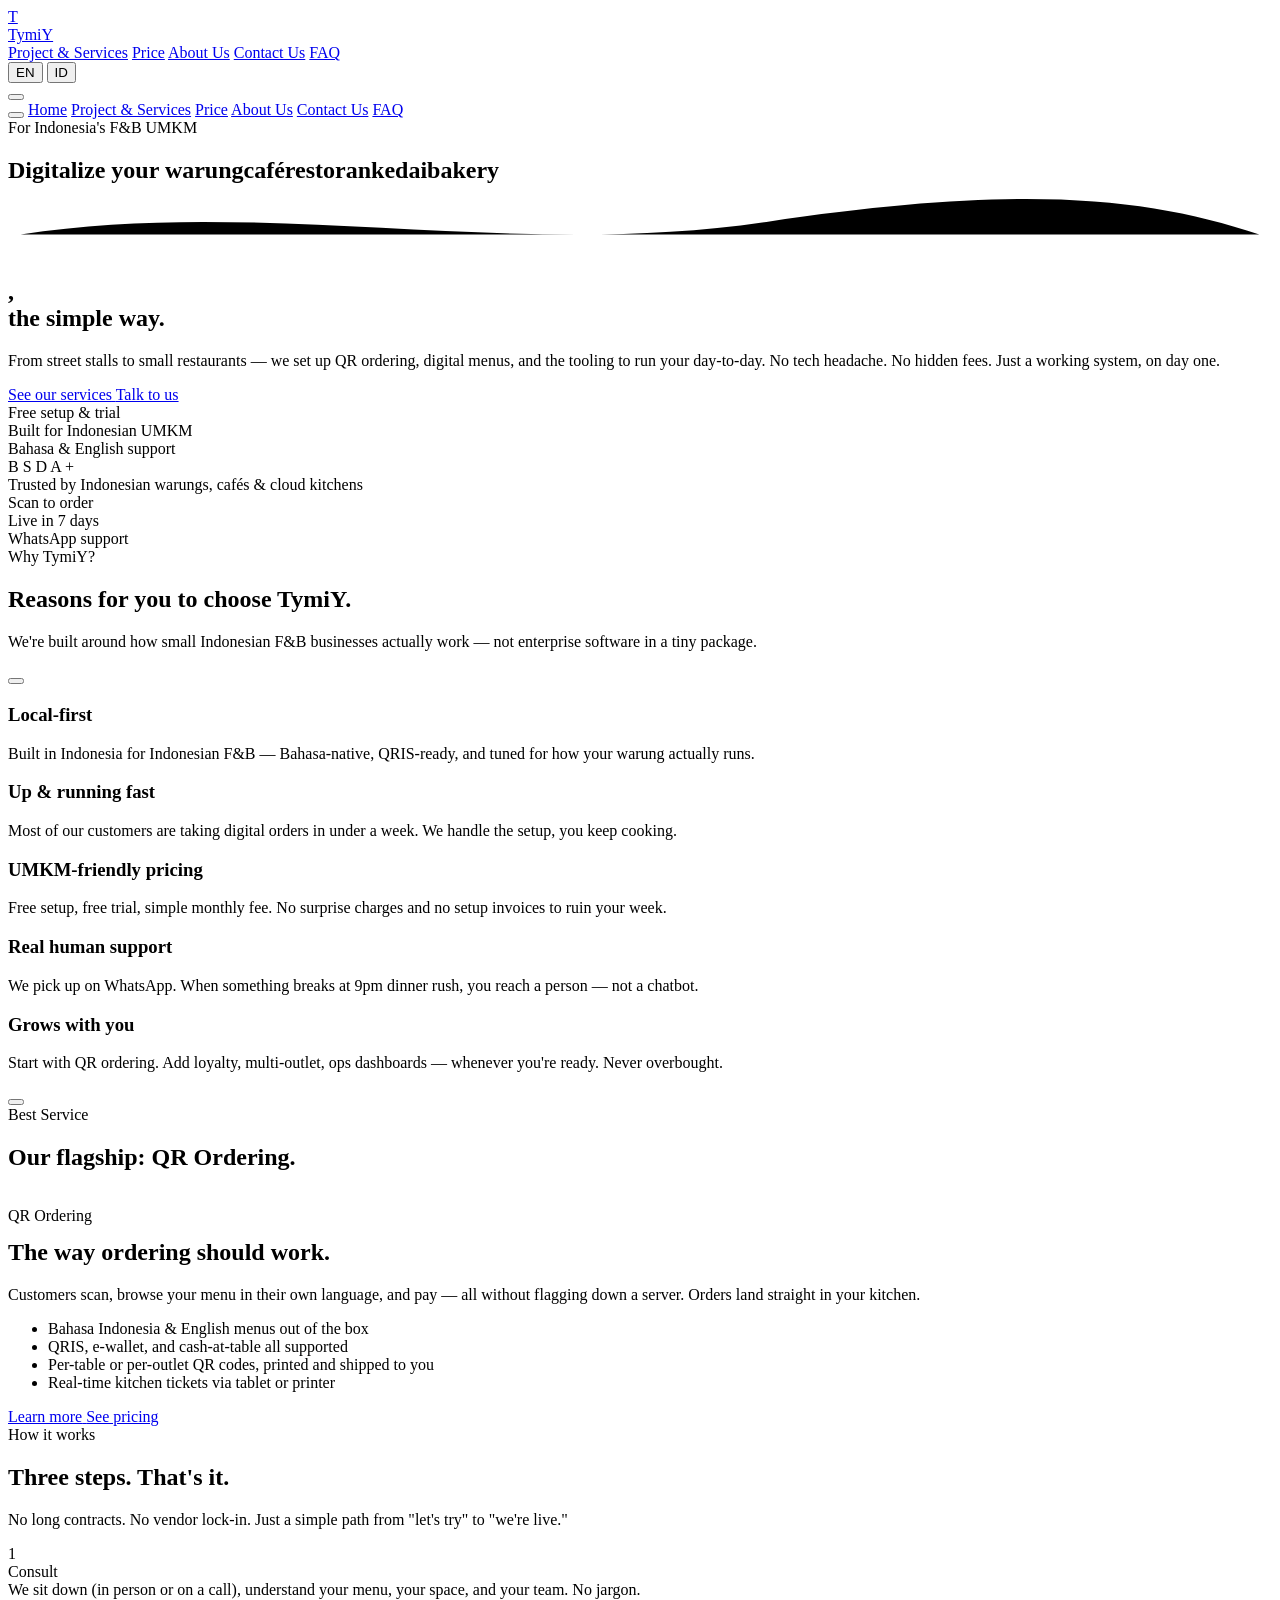
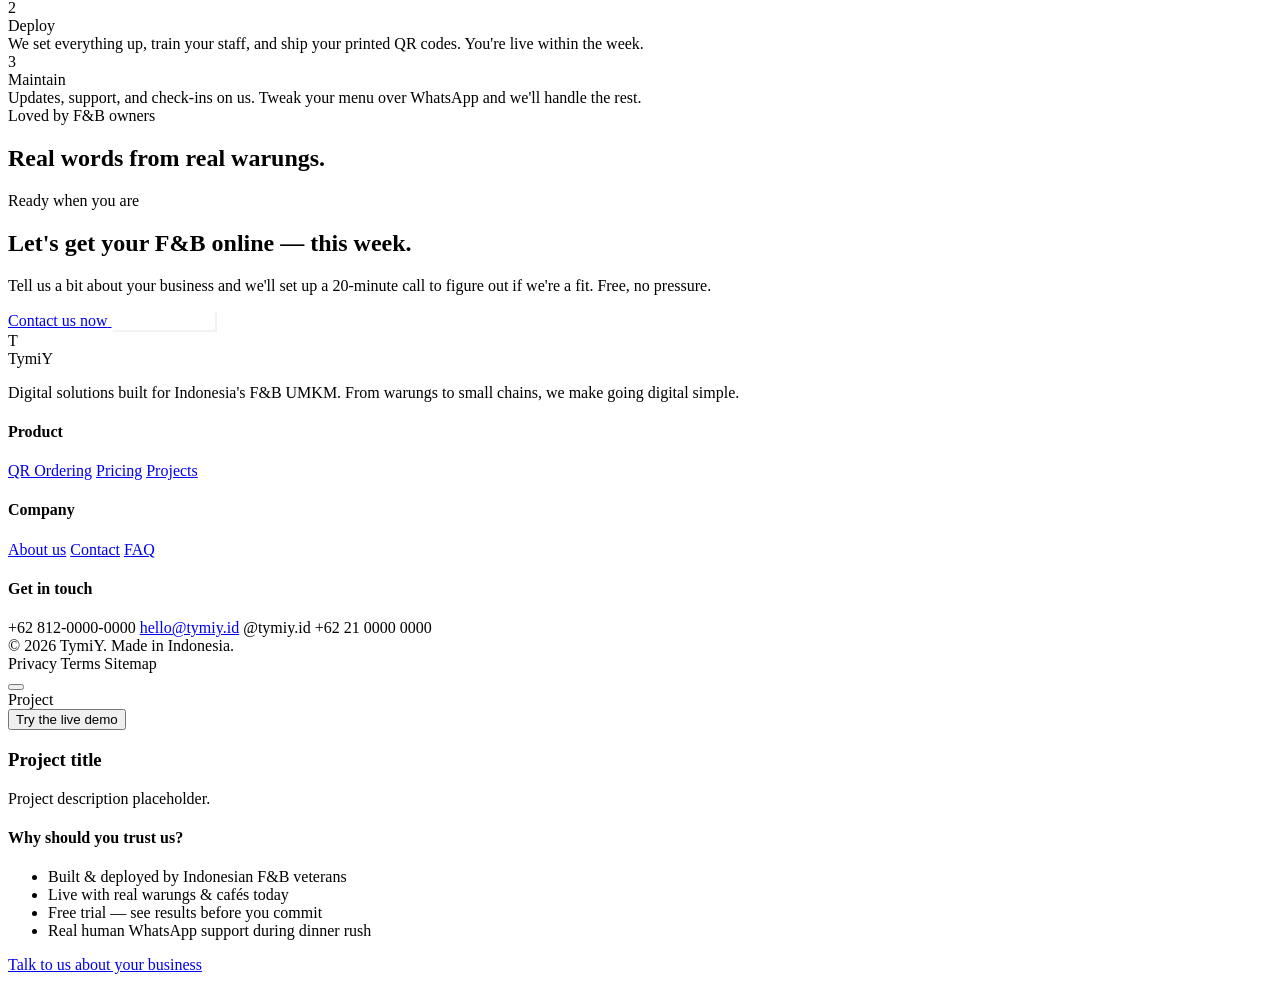
==== mainweb/index.html @ d9ce93b6 "Rename index.html to mainweb/index.html" ====
<!doctype html>
<html lang="en">
<head>
<meta charset="utf-8" />
<meta name="viewport" content="width=device-width,initial-scale=1" />
<title>TymiY — Digital solutions for Indonesia's F&B</title>
<meta name="description" content="TymiY helps Indonesian F&B UMKM go digital with QR ordering, online menus and operations tools — built for warungs, cafés, and small restaurants." />
<link rel="preconnect" href="https://fonts.googleapis.com">
<link rel="preconnect" href="https://fonts.gstatic.com" crossorigin>
<link href="https://fonts.googleapis.com/css2?family=Sora:wght@400;500;600;700;800&display=swap" rel="stylesheet">
<link rel="stylesheet" href="styles.css" />
<link rel="preload" href="illustrations.js" as="script">
<link rel="preload" href="main.js" as="script">
</head>
<body>

<!-- Scroll progress -->
<div class="scroll-progress" id="scrollProgress"></div>

<!-- Hero cursor glow -->
<div class="cursor-glow" id="cursorGlow"></div>

<!-- ============================================================
     TOP NAV (sticky, shared across pages)
     ============================================================ -->
<nav class="nav" id="nav">
  <a class="logo" href="index.html">
    <div class="mark">T</div>
    <span>TymiY</span>
  </a>
  <div class="links">
    <a class="navlink" href="services.html" data-i18n="nav.services">Project &amp; Services</a>
    <a class="navlink" href="services.html#pricing" data-i18n="nav.price">Price</a>
    <a class="navlink" href="about.html" data-i18n="nav.about">About Us</a>
    <a class="navlink" href="about.html#contact" data-i18n="nav.contact">Contact Us</a>
    <a class="navlink" href="about.html#faq" data-i18n="nav.faq">FAQ</a>
  </div>
  <div class="lang" role="group" aria-label="Language">
    <button class="on" data-lang="EN">EN</button>
    <button data-lang="ID">ID</button>
  </div>
  <button class="burger" id="burgerBtn" aria-label="Menu" data-ico="burger"></button>
</nav>

<!-- mobile drawer -->
<div class="mob-drawer" id="mobDrawer">
  <div class="panel">
    <button class="close" id="drawerClose" data-ico="close"></button>
    <a class="item" href="index.html" data-i18n="nav.home">Home</a>
    <a class="item" href="services.html" data-i18n="nav.services">Project &amp; Services</a>
    <a class="item" href="services.html#pricing" data-i18n="nav.price">Price</a>
    <a class="item" href="about.html" data-i18n="nav.about">About Us</a>
    <a class="item" href="about.html#contact" data-i18n="nav.contact">Contact Us</a>
    <a class="item" href="about.html#faq" data-i18n="nav.faq">FAQ</a>
  </div>
</div>

<!-- ============================================================
     PAGE 1 — LANDING
     ============================================================ -->
<main class="page active" data-page="landing">

  <!-- Hero -->
  <section class="hero" id="hero">
    <div class="hero-bg-grid" aria-hidden="true"></div>
    <div class="hero-orbs" aria-hidden="true">
      <span class="orb o1"></span><span class="orb o2"></span><span class="orb o3"></span>
    </div>
    <div class="container">
      <div class="hero-stack">
        <div class="hero-text centered">
          <span class="eyebrow" data-reveal data-i18n="hero.eyebrow">For Indonesia's F&amp;B UMKM</span>
          <h1 data-reveal data-reveal-delay="1">
            <span data-i18n="hero.h1a">Digitalize your</span>
            <span class="underline-svg word-rotator"><span class="word-track" id="wordRotator"><span class="word active" data-w="warung">warung</span><span class="word" data-w="café">café</span><span class="word" data-w="restoran">restoran</span><span class="word" data-w="kedai">kedai</span><span class="word" data-w="bakery">bakery</span></span><svg viewBox="0 0 200 14" preserveAspectRatio="none"><path d="M2 8 C 40 2, 80 12, 120 6 S 180 2, 198 8"/></svg></span><span data-i18n="hero.h1c">,</span>
            <br><span class="grad" data-i18n="hero.h1d">the simple way.</span>
          </h1>
          <p class="sub" data-reveal data-reveal-delay="2" data-i18n="hero.sub">
            From street stalls to small restaurants — we set up QR ordering, digital menus, and the tooling to run your day-to-day. No tech headache. No hidden fees. Just a working system, on day one.
          </p>
          <div class="ctas" data-reveal data-reveal-delay="3">
            <a href="services.html">
              <span data-i18n="hero.cta1">See our services</span>
              <span class="arr" data-ico="arrowR"></span>
            </a>
            <a href="about.html#contact">
              <span data-i18n="hero.cta2">Talk to us</span>
            </a>
          </div>
          <div class="meta" data-reveal data-reveal-delay="4">
            <div><span class="dot"></span><span data-i18n="hero.meta1">Free setup &amp; trial</span></div>
            <div><span class="dot"></span><span data-i18n="hero.meta2">Built for Indonesian UMKM</span></div>
            <div><span class="dot"></span><span data-i18n="hero.meta3">Bahasa &amp; English support</span></div>
          </div>
          <div class="trust-strip" data-reveal data-reveal-delay="5">
            <div class="avatar-stack">
              <span class="av av1">B</span>
              <span class="av av2">S</span>
              <span class="av av3">D</span>
              <span class="av av4">A</span>
              <span class="av av5">+</span>
            </div>
            <div class="trust-text">
              <span class="live-dot"></span>
              <span data-i18n="hero.trust">Trusted by Indonesian warungs, cafés &amp; cloud kitchens</span>
            </div>
          </div>
        </div>
        <div class="hero-visual" data-reveal data-reveal-delay="4">
          <div class="hero-phone" data-svg="heroPhone"></div>
          <div class="hero-chip c1">
            <span class="ico" data-svg="iconQR"></span>
            <span data-i18n="hero.chip1">Scan to order</span>
          </div>
          <div class="hero-chip c2">
            <span class="ico" data-svg="iconBolt"></span>
            <span data-i18n="hero.chip2">Live in 7 days</span>
          </div>
          <div class="hero-chip c3">
            <span class="ico" data-svg="iconChat"></span>
            <span data-i18n="hero.chip3">WhatsApp support</span>
          </div>
        </div>
      </div>
    </div>
  </section>

  <!-- Why TymiY — carousel -->
  <section class="why" id="why">
    <div class="container">
      <div class="section-head centered" data-reveal>
        <span class="eyebrow" data-i18n="why.eyebrow">Why TymiY?</span>
        <h2 data-i18n="why.h2">Reasons for you to choose TymiY.</h2>
        <p data-i18n="why.sub">We're built around how small Indonesian F&amp;B businesses actually work — not enterprise software in a tiny package.</p>
      </div>
    </div>
    <div class="carousel" data-reveal>
      <button class="car-nav prev" data-car-nav="-1" aria-label="Previous" data-ico="arrowL"></button>
      <div class="car-track" data-car-track>
        <div class="why-card" data-i="0">
          <div class="ico" data-svg-key="whyIcons.local"></div>
          <h3 data-i18n="why.t1">Local-first</h3>
          <p data-i18n="why.d1">Built in Indonesia for Indonesian F&amp;B — Bahasa-native, QRIS-ready, and tuned for how your warung actually runs.</p>
          <div class="deco"></div>
        </div>
        <div class="why-card" data-i="1">
          <div class="ico" data-svg-key="whyIcons.fast"></div>
          <h3 data-i18n="why.t2">Up &amp; running fast</h3>
          <p data-i18n="why.d2">Most of our customers are taking digital orders in under a week. We handle the setup, you keep cooking.</p>
          <div class="deco"></div>
        </div>
        <div class="why-card" data-i="2">
          <div class="ico" data-svg-key="whyIcons.price"></div>
          <h3 data-i18n="why.t3">UMKM-friendly pricing</h3>
          <p data-i18n="why.d3">Free setup, free trial, simple monthly fee. No surprise charges and no setup invoices to ruin your week.</p>
          <div class="deco"></div>
        </div>
        <div class="why-card" data-i="3">
          <div class="ico" data-svg-key="whyIcons.support"></div>
          <h3 data-i18n="why.t4">Real human support</h3>
          <p data-i18n="why.d4">We pick up on WhatsApp. When something breaks at 9pm dinner rush, you reach a person — not a chatbot.</p>
          <div class="deco"></div>
        </div>
        <div class="why-card" data-i="4">
          <div class="ico" data-svg-key="whyIcons.growth"></div>
          <h3 data-i18n="why.t5">Grows with you</h3>
          <p data-i18n="why.d5">Start with QR ordering. Add loyalty, multi-outlet, ops dashboards — whenever you're ready. Never overbought.</p>
          <div class="deco"></div>
        </div>
      </div>
      <button class="car-nav next" data-car-nav="1" aria-label="Next" data-ico="arrowR"></button>
    </div>
    <div class="car-dots" data-car-dots></div>
  </section>

  <!-- Best Service -->
  <section class="feature" id="best">
    <div class="container">
      <div class="section-head centered" data-reveal style="margin-bottom:36px">
        <span class="eyebrow" data-i18n="best.eyebrow">Best Service</span>
        <h2 data-i18n="best.h2">Our flagship: QR Ordering.</h2>
      </div>
      <div class="services-list" data-services-list>
        <div class="feature-grid" data-reveal>
          <div class="feature-body">
            <span class="chip cyan" data-i18n="best.tag">QR Ordering</span>
            <h2 data-i18n="best.title" style="margin-top:14px">The way ordering should work.</h2>
            <p data-i18n="best.p">Customers scan, browse your menu in their own language, and pay — all without flagging down a server. Orders land straight in your kitchen.</p>
            <ul class="feature-list">
              <li><span class="check" data-ico="check"></span><span data-i18n="best.li1">Bahasa Indonesia &amp; English menus out of the box</span></li>
              <li><span class="check" data-ico="check"></span><span data-i18n="best.li2">QRIS, e-wallet, and cash-at-table all supported</span></li>
              <li><span class="check" data-ico="check"></span><span data-i18n="best.li3">Per-table or per-outlet QR codes, printed and shipped to you</span></li>
              <li><span class="check" data-ico="check"></span><span data-i18n="best.li4">Real-time kitchen tickets via tablet or printer</span></li>
            </ul>
            <div class="ctas">
              <a href="services.html">
                <span data-i18n="best.cta1">Learn more</span><span class="arr" data-ico="arrowR"></span>
              </a>
              <a href="services.html#pricing">See pricing</a>
            </div>
          </div>
          <div class="feature-visual" data-svg="featurePhone"></div>
        </div>
        <!-- NOTE: to add another best-service card, copy a <div class="feature-grid"> block above
             inside this .services-list. Layout & animation will pick it up automatically. -->
      </div>
    </div>
  </section>

  <!-- 3 Steps -->
  <section class="steps" id="how">
    <div class="container">
      <div class="steps-head" data-reveal>
        <span class="eyebrow" data-i18n="how.eyebrow">How it works</span>
        <h2 data-i18n="how.h2">Three steps. That's it.</h2>
        <p data-i18n="how.sub">No long contracts. No vendor lock-in. Just a simple path from "let's try" to "we're live."</p>
      </div>
      <div class="steps-grid">
        <div class="step" data-reveal data-reveal-delay="1">
          <div class="n">1</div>
          <div class="t" data-i18n="how.t1">Consult</div>
          <div class="d" data-i18n="how.d1">We sit down (in person or on a call), understand your menu, your space, and your team. No jargon.</div>
          <div class="icon" data-svg-key="stepIcons.consult"></div>
        </div>
        <div class="step" data-reveal data-reveal-delay="2">
          <div class="n">2</div>
          <div class="t" data-i18n="how.t2">Deploy</div>
          <div class="d" data-i18n="how.d2">We set everything up, train your staff, and ship your printed QR codes. You're live within the week.</div>
          <div class="icon" data-svg-key="stepIcons.deploy"></div>
        </div>
        <div class="step" data-reveal data-reveal-delay="3">
          <div class="n">3</div>
          <div class="t" data-i18n="how.t3">Maintain</div>
          <div class="d" data-i18n="how.d3">Updates, support, and check-ins on us. Tweak your menu over WhatsApp and we'll handle the rest.</div>
          <div class="icon" data-svg-key="stepIcons.maintain"></div>
        </div>
      </div>
    </div>
  </section>

  <!-- Testimonial marquee -->
  <section class="marquee-section">
    <div class="container">
      <div class="marquee-head" data-reveal>
        <span class="eyebrow" data-i18n="testi.eyebrow">Loved by F&amp;B owners</span>
        <h2 data-i18n="testi.h2">Real words from real warungs.</h2>
      </div>
    </div>
    <div class="marquee" id="testiMarquee">
      <div class="marquee-track"></div>
    </div>
  </section>

  <!-- Landing CTA (matches the services-page CTA) -->
  <section class="cta-section">
    <div class="container">
      <div class="cta-card" data-reveal>
        <span class="eyebrow" data-i18n="cta.eyebrow">Ready when you are</span>
        <h2 data-i18n="cta.h2">Let's get your F&amp;B online — this week.</h2>
        <p data-i18n="cta.sub">Tell us a bit about your business and we'll set up a 20-minute call to figure out if we're a fit. Free, no pressure.</p>
        <div class="ctas">
          <a href="about.html#contact">
            <span data-i18n="cta.cta1">Contact us now</span><span class="arr" data-ico="arrowR"></span>
          </a>
          <button class="btn btn-ghost" style="background:rgba(255,255,255,.08);color:#fff;border-color:rgba(255,255,255,.15)" data-i18n="cta.cta2">
            WhatsApp now
          </button>
        </div>
      </div>
    </div>
  </section>

</main>

<!-- ============================================================
     SHARED FOOTER
     ============================================================ -->
<footer class="site">
  <div class="container">
    <div class="foot-grid">
      <div class="brand">
        <div class="mark">T</div>
        <div class="name">TymiY</div>
        <p data-i18n="footer.tagline">Digital solutions built for Indonesia's F&amp;B UMKM. From warungs to small chains, we make going digital simple.</p>
        <div class="socials">
          <a aria-label="Instagram" data-ico="ig"></a>
          <a aria-label="WhatsApp" data-ico="wa"></a>
          <a aria-label="Email" data-ico="mail"></a>
          <a aria-label="Phone" data-ico="phone"></a>
        </div>
      </div>
      <div class="col">
        <h4 data-i18n="footer.product">Product</h4>
        <a href="services.html" data-i18n="footer.qr">QR Ordering</a>
        <a href="services.html#pricing" data-i18n="footer.pricing">Pricing</a>
        <a href="services.html" data-i18n="footer.projects">Projects</a>
      </div>
      <div class="col">
        <h4 data-i18n="footer.company">Company</h4>
        <a href="about.html" data-i18n="footer.about">About us</a>
        <a href="about.html#contact" data-i18n="footer.contact">Contact</a>
        <a href="about.html#faq" data-i18n="footer.faq">FAQ</a>
      </div>
      <div class="col contact-col">
        <h4 data-i18n="footer.touch">Get in touch</h4>
        <a class="with-ico"><span data-svg-key="social.wa"></span><span>+62 812-0000-0000</span></a>
        <a class="with-ico" href="mailto:hello@tymiy.id"><span data-svg-key="social.mail"></span><span>hello@tymiy.id</span></a>
        <a class="with-ico"><span data-svg-key="social.ig"></span><span>@tymiy.id</span></a>
        <a class="with-ico"><span data-svg-key="social.phone"></span><span>+62 21 0000 0000</span></a>
      </div>
    </div>
    <div class="copy">
      <span data-i18n="footer.copy">© 2026 TymiY. Made in Indonesia.</span>
      <div class="links">
        <a data-i18n="footer.privacy">Privacy</a>
        <a data-i18n="footer.terms">Terms</a>
        <a data-i18n="footer.sitemap">Sitemap</a>
      </div>
    </div>
  </div>
</footer>

<!-- ============================================================
     PROJECT MODAL
     ============================================================ -->
<div class="modal-bg" id="projectModal" role="dialog" aria-modal="true">
  <div class="modal modal-wide">
    <button class="modal-x" id="modalClose" data-ico="close"></button>
    <div class="modal-grid">
      <div class="modal-demo">
        <div class="modal-img" id="modalImg"></div>
        <div class="modal-demo-bar">
          <span class="chip" id="modalTag">Project</span>
          <div class="demo-actions">
            <button class="btn btn-blue btn-sm" id="modalDemo">
              <span data-i18n="modal.demo">Try the live demo</span><span class="arr" data-ico="arrowR"></span>
            </button>
          </div>
        </div>
        <div class="modal-demo-frame" id="modalDemoFrame" hidden>
          <div class="phone-bezel">
            <div class="phone-screen" data-svg="featurePhone"></div>
          </div>
          <div class="demo-caption" data-i18n="modal.demoCaption">Live, interactive demo. This is the actual customer ordering flow your guests would see.</div>
        </div>
      </div>
      <div class="modal-side">
        <div class="modal-section">
          <h3 id="modalTitle">Project title</h3>
          <p id="modalDesc">Project description placeholder.</p>
          <div class="modal-meta" id="modalMeta"></div>
        </div>
        <div class="modal-section trust">
          <h4 data-i18n="modal.trust">Why should you trust us?</h4>
          <ul class="feature-list compact">
            <li><span class="check" data-ico="check"></span><span data-i18n="modal.trust1">Built &amp; deployed by Indonesian F&amp;B veterans</span></li>
            <li><span class="check" data-ico="check"></span><span data-i18n="modal.trust2">Live with real warungs &amp; cafés today</span></li>
            <li><span class="check" data-ico="check"></span><span data-i18n="modal.trust3">Free trial — see results before you commit</span></li>
            <li><span class="check" data-ico="check"></span><span data-i18n="modal.trust4">Real human WhatsApp support during dinner rush</span></li>
          </ul>
        </div>
        <div class="modal-cta">
          <a href="about.html#contact">
            <span data-i18n="modal.cta">Talk to us about your business</span>
          </a>
        </div>
      </div>
    </div>
  </div>
</div>

<script defer src="illustrations.js"></script>
<script defer src="main.js"></script>
</body>
</html>
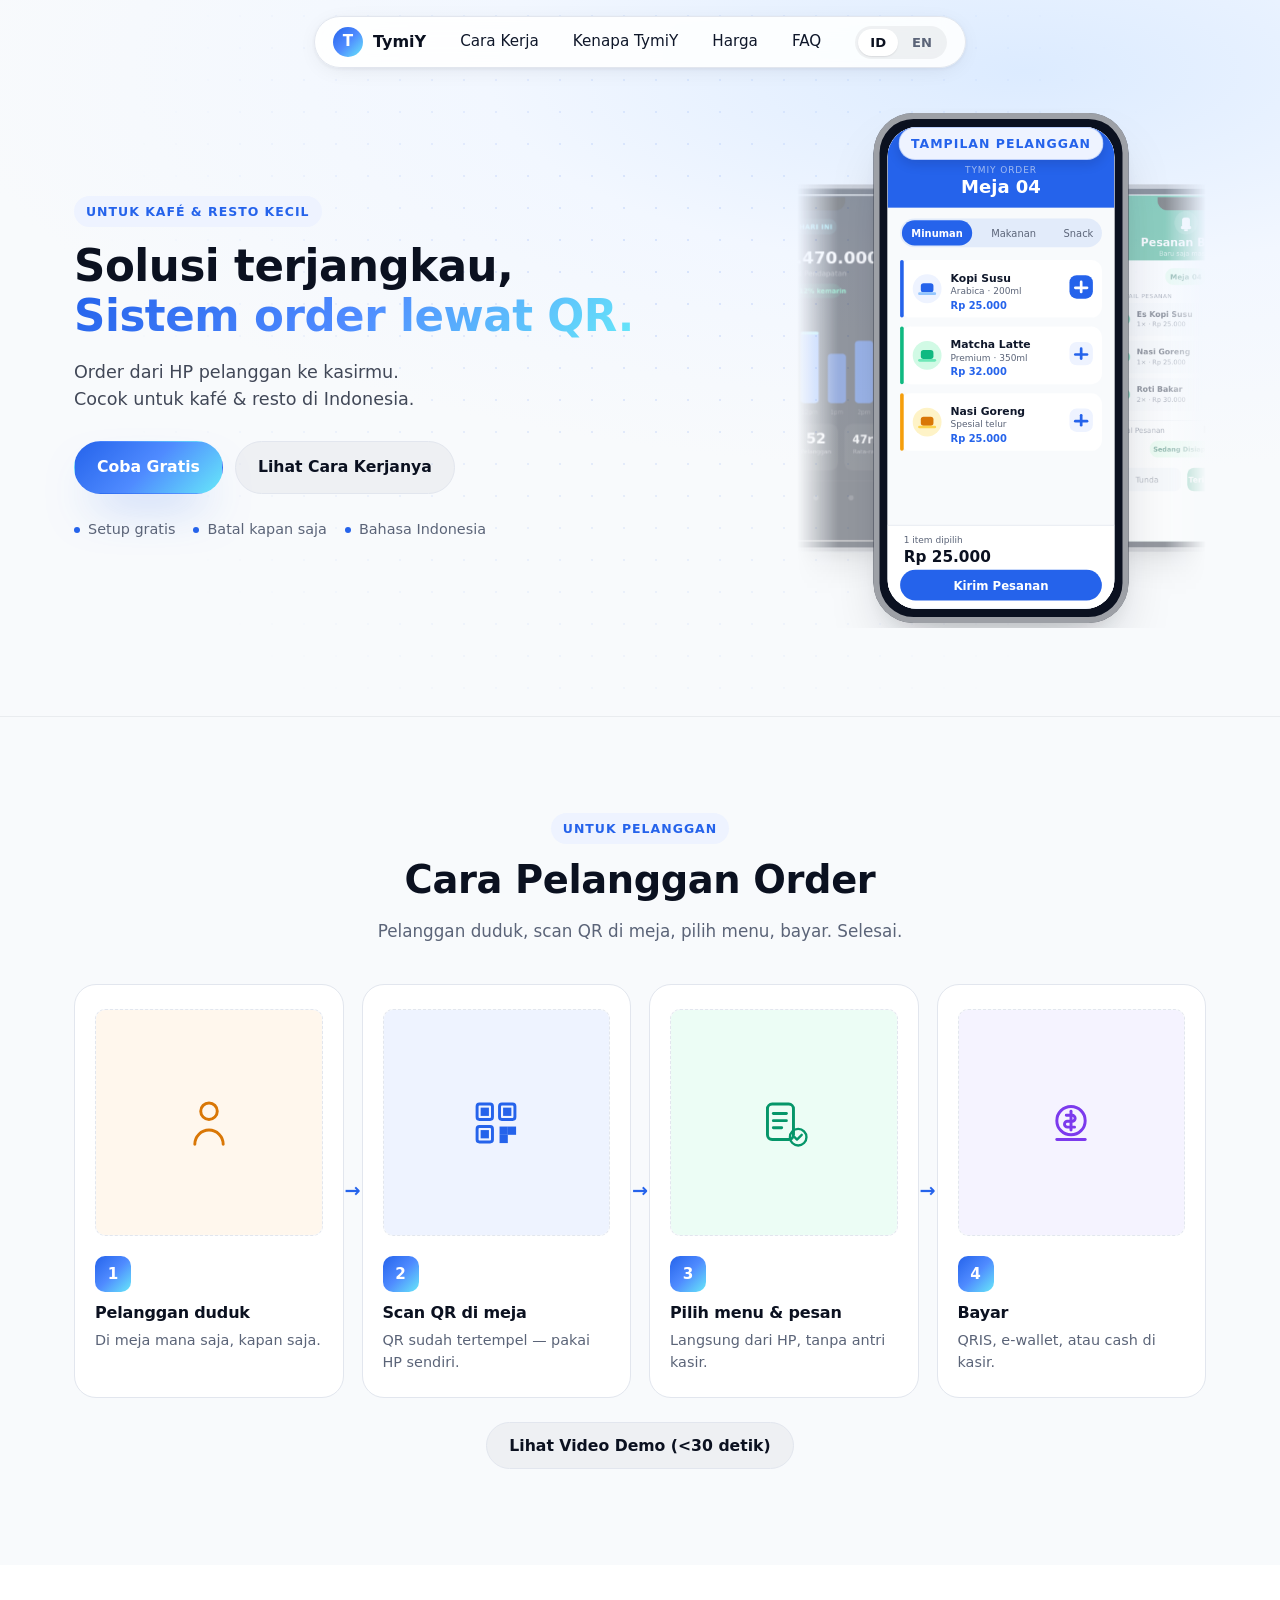
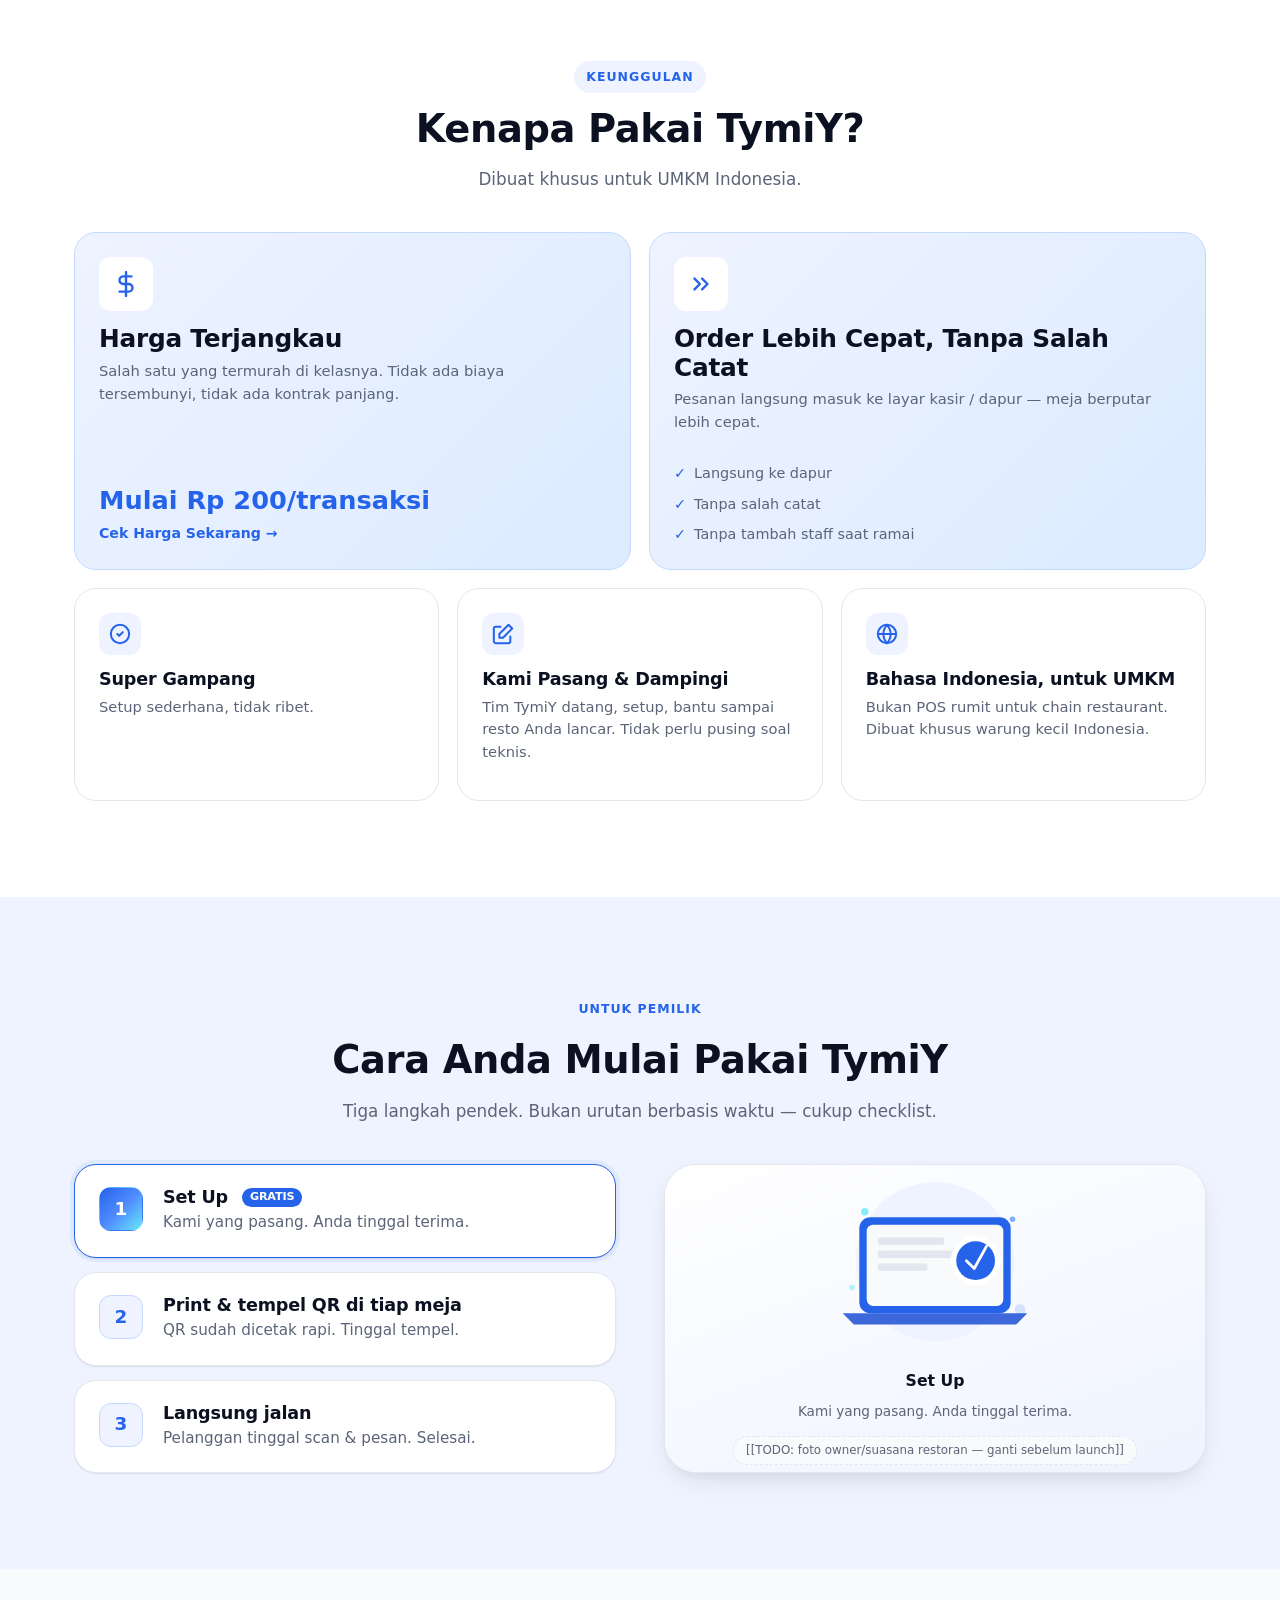
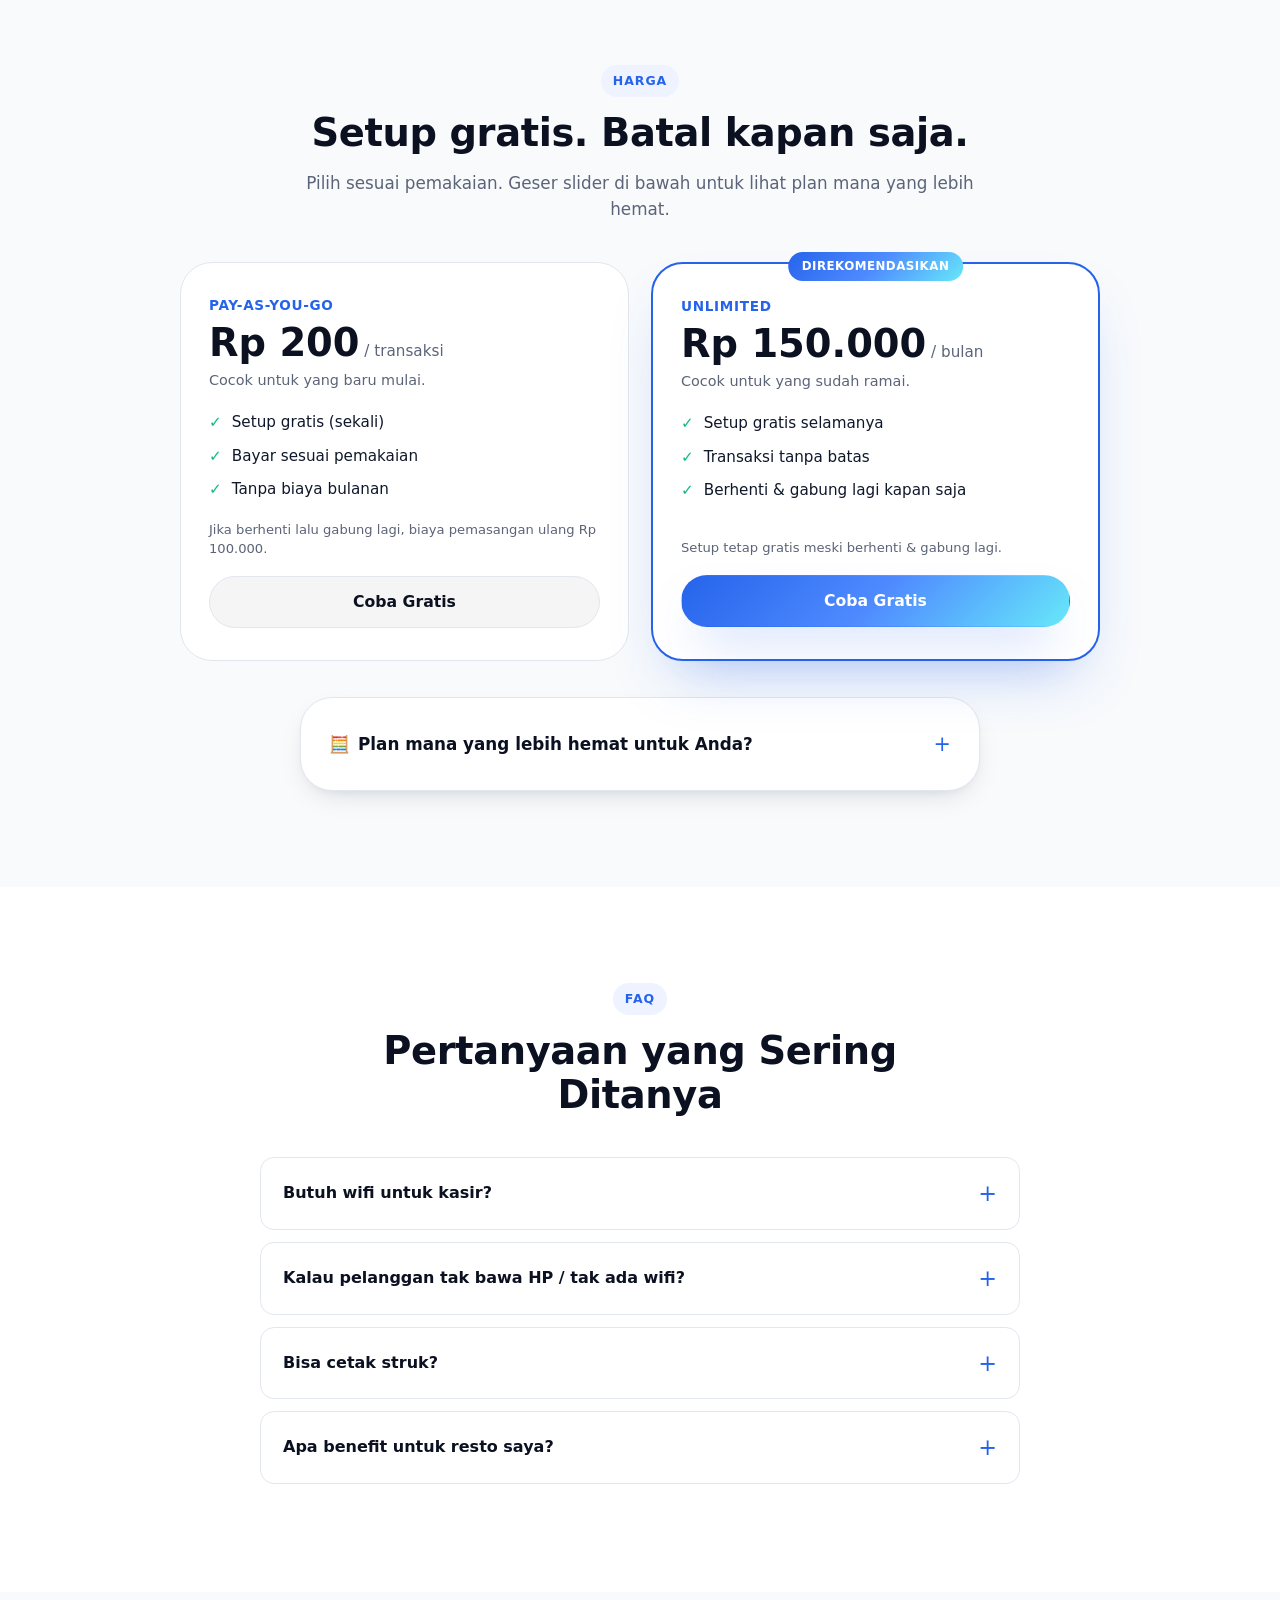
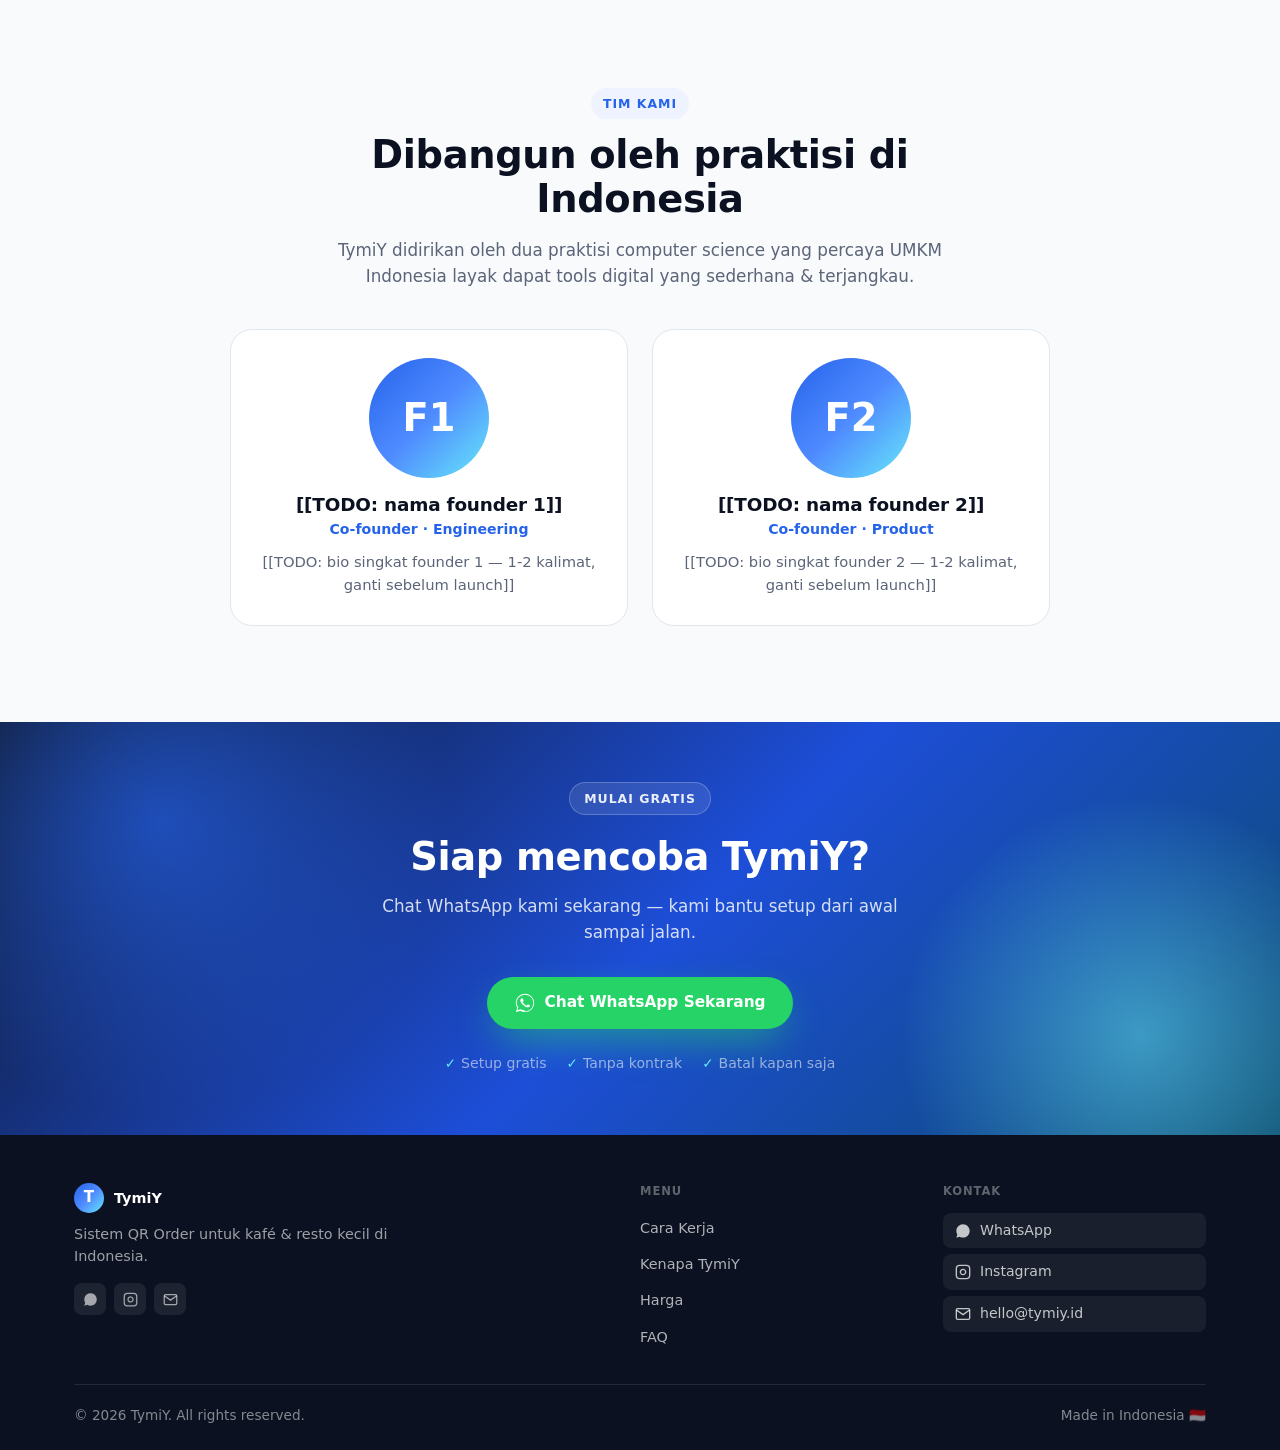
==== commit e6a93b41: "Add files via upload" ====
--- a/mainweb/index.html
+++ b/mainweb/index.html
@@ -1,375 +1,1387 @@
 <!doctype html>
-<html lang="en">
+<html lang="id">
 <head>
 <meta charset="utf-8" />
 <meta name="viewport" content="width=device-width,initial-scale=1" />
-<title>TymiY — Digital solutions for Indonesia's F&B</title>
-<meta name="description" content="TymiY helps Indonesian F&B UMKM go digital with QR ordering, online menus and operations tools — built for warungs, cafés, and small restaurants." />
+<title>TymiY — Sistem QR Order untuk Kafé & Resto Kecil</title>
+<meta name="description" content="TymiY: sistem order lewat QR langsung dari meja. Setup gratis, harga terjangkau. Dibuat untuk UMKM kafé & resto di Indonesia." />
 <link rel="preconnect" href="https://fonts.googleapis.com">
 <link rel="preconnect" href="https://fonts.gstatic.com" crossorigin>
 <link href="https://fonts.googleapis.com/css2?family=Sora:wght@400;500;600;700;800&display=swap" rel="stylesheet">
-<link rel="stylesheet" href="styles.css" />
-<link rel="preload" href="illustrations.js" as="script">
-<link rel="preload" href="main.js" as="script">
+
+<style>
+/* ============================================================
+   TymiY — Single-page homepage
+   Brand: Electric Blue #2563EB · Cyan #67E8F9 · Navy #0B1120
+   Type:  Sora (display) · system (body)
+   Section accent palette (spec note: Section 4 ≠ Section 2 color)
+   ============================================================ */
+:root{
+  --blue:#2563EB; --blue-700:#1D4FD4; --blue-50:#EEF3FF;
+  --cyan:#67E8F9; --cyan-100:#D6F5FB;
+  --navy:#0B1120; --navy-700:#1B2336;
+  --ink:#0F172A; --muted:#5B6478; --line:#E2E6EE;
+  --ice:#F8FAFC; --warm:#FFF7ED; --mint:#ECFDF5;
+  --wa:#25D366; --wa-dark:#128C7E;
+  --grad-brand: linear-gradient(135deg,#2563EB 0%,#4F8BFF 50%,#67E8F9 100%);
+  --grad-hero:  radial-gradient(120% 80% at 80% 10%,#DCEBFF 0%,#F2F7FF 35%,#F8FAFC 70%);
+  --r-sm:10px; --r-md:14px; --r-lg:22px; --r-xl:32px;
+  --shadow-sm:0 1px 2px rgba(11,17,32,.06),0 1px 1px rgba(11,17,32,.04);
+  --shadow-md:0 10px 30px -12px rgba(11,17,32,.18),0 4px 12px -6px rgba(11,17,32,.08);
+  --shadow-lg:0 30px 60px -20px rgba(11,17,32,.25),0 12px 24px -12px rgba(11,17,32,.12);
+  --shadow-blue:0 24px 48px -20px rgba(37,99,235,.55);
+  --font-display:'Sora',ui-sans-serif,system-ui,sans-serif;
+  --font-body:ui-sans-serif,system-ui,-apple-system,"Segoe UI",Roboto,sans-serif;
+  --max:1180px; --gutter:24px; --nav-h:68px;
+}
+
+/* Reset / base */
+*{box-sizing:border-box}
+html{scroll-behavior:smooth}
+body{
+  margin:0;font-family:var(--font-body);color:var(--ink);background:#fff;
+  font-size:16px;line-height:1.55;-webkit-font-smoothing:antialiased;
+}
+h1,h2,h3,h4{font-family:var(--font-display);color:var(--navy);margin:0 0 .4em;line-height:1.15;letter-spacing:-.01em}
+h1{font-size:clamp(1.9rem,3.4vw,2.8rem);font-weight:800}
+h2{font-size:clamp(1.6rem,3.2vw,2.4rem);font-weight:700}
+h3{font-size:1.15rem;font-weight:700}
+p{margin:0 0 1em;color:var(--muted)}
+a{color:var(--blue);text-decoration:none}
+.container{max-width:var(--max);margin:0 auto;padding:0 var(--gutter)}
+.eyebrow{
+  display:inline-block;font-size:.78rem;font-weight:600;letter-spacing:.08em;
+  text-transform:uppercase;color:var(--blue);background:var(--blue-50);
+  padding:6px 12px;border-radius:999px;margin-bottom:14px;
+}
+.section-head{text-align:center;max-width:680px;margin:0 auto 40px}
+.section-head p{font-size:1.05rem}
+
+/* Reveal */
+[data-reveal]{opacity:0;transform:translateY(16px);transition:opacity .6s ease,transform .6s ease}
+[data-reveal].on{opacity:1;transform:none}
+@media (prefers-reduced-motion:reduce){
+  [data-reveal]{opacity:1;transform:none;transition:none}
+}
+
+/* Buttons */
+.btn{
+  display:inline-flex;align-items:center;gap:8px;
+  padding:13px 22px;border-radius:999px;font-weight:600;font-size:.98rem;
+  border:1px solid transparent;cursor:pointer;transition:transform .15s ease,box-shadow .2s ease,background .2s ease;
+  font-family:inherit;
+}
+.btn:hover{transform:translateY(-1px)}
+.btn-primary{background:var(--grad-brand);color:#fff;box-shadow:var(--shadow-blue)}
+.btn-primary:hover{box-shadow:0 28px 56px -18px rgba(37,99,235,.65)}
+.btn-ghost{background:rgba(11,17,32,.04);color:var(--navy);border-color:var(--line)}
+.btn-ghost:hover{background:rgba(11,17,32,.07)}
+.btn-wa{background:var(--wa);color:#fff;box-shadow:0 18px 36px -14px rgba(37,211,102,.6)}
+.btn-wa:hover{background:var(--wa-dark)}
+.arr{display:inline-block;transition:transform .2s ease}
+.btn:hover .arr{transform:translateX(3px)}
+
+/* ============================================================
+   NAV  (3-col: logo · centered links · right cluster)
+   ============================================================ */
+.nav{
+  position:fixed;top:16px;left:50%;transform:translateX(-50%);z-index:50;
+  height:52px;width:max-content;max-width:calc(100vw - 32px);
+  background:rgba(255,255,255,.88);backdrop-filter:saturate(160%) blur(12px);
+  border:1px solid var(--line);border-radius:999px;
+  box-shadow:0 4px 24px -8px rgba(11,17,32,.12),0 1px 4px rgba(11,17,32,.06);
+  transition:box-shadow .2s ease,background .2s ease;
+  display:flex;align-items:center;
+  padding:0 18px;gap:20px;
+}
+.nav.scrolled{
+  background:rgba(255,255,255,.96);
+  box-shadow:0 8px 32px -12px rgba(11,17,32,.18),0 2px 8px rgba(11,17,32,.08);
+}
+.logo{
+  display:flex;align-items:center;gap:10px;color:var(--navy);
+  font-weight:700;font-family:var(--font-display);
+}
+.logo .mark{
+  width:30px;height:30px;border-radius:50%;background:var(--grad-brand);
+  display:grid;place-items:center;color:#fff;font-weight:800;font-size:.95rem;
+  box-shadow:var(--shadow-blue);
+}
+.nav-links{display:flex;gap:6px;align-items:center}
+.nav-links a{
+  color:var(--ink);font-weight:500;font-size:.95rem;padding:6px 14px;border-radius:999px;
+  white-space:nowrap;transition:background .15s ease,color .15s ease;
+}
+.nav-links a:hover{background:var(--blue-50);color:var(--blue)}
+.nav-right{display:flex;align-items:center;gap:10px;margin-left:auto}
+.lang{display:flex;gap:2px;background:rgba(11,17,32,.05);border-radius:999px;padding:3px}
+.lang button{
+  border:0;background:transparent;padding:6px 12px;border-radius:999px;
+  font-weight:600;font-size:.82rem;color:var(--muted);cursor:pointer;font-family:inherit;
+}
+.lang button.on{background:#fff;color:var(--navy);box-shadow:var(--shadow-sm)}
+
+/* Burger (mobile only) */
+.burger{
+  display:none;width:40px;height:40px;border-radius:10px;border:1px solid var(--line);
+  background:#fff;cursor:pointer;padding:0;align-items:center;justify-content:center;
+}
+.burger span{
+  display:block;width:18px;height:2px;background:var(--navy);position:relative;
+}
+.burger span::before,.burger span::after{
+  content:"";position:absolute;left:0;width:18px;height:2px;background:var(--navy);
+}
+.burger span::before{top:-6px}
+.burger span::after{top:6px}
+
+/* Mobile drawer */
+.mob-drawer{
+  position:fixed;inset:0;z-index:70;
+  background:rgba(11,17,32,.5);
+  opacity:0;pointer-events:none;transition:opacity .25s ease;
+}
+.mob-drawer.on{opacity:1;pointer-events:auto}
+.mob-drawer .panel{
+  position:absolute;top:0;right:0;height:100%;width:min(320px,86vw);
+  background:#fff;padding:24px;box-shadow:-20px 0 40px -20px rgba(11,17,32,.3);
+  transform:translateX(100%);transition:transform .3s cubic-bezier(.4,0,.2,1);
+  display:flex;flex-direction:column;gap:4px;
+}
+.mob-drawer.on .panel{transform:none}
+.mob-drawer .close{
+  width:36px;height:36px;border-radius:10px;border:1px solid var(--line);
+  background:#fff;cursor:pointer;align-self:flex-end;margin-bottom:12px;
+  display:grid;place-items:center;font-size:1.4rem;color:var(--navy);line-height:1;
+  font-family:inherit;
+}
+.mob-drawer .item{
+  padding:14px 12px;color:var(--ink);font-weight:600;font-size:1.05rem;
+  border-radius:10px;border-bottom:1px solid var(--line);
+}
+.mob-drawer .item:hover{background:var(--blue-50);color:var(--blue)}
+.mob-drawer .item:last-child{border-bottom:0}
+
+@media (max-width:880px){
+  .nav{
+    left:auto;right:16px;top:12px;transform:none;
+    padding:0 8px 0 14px;gap:8px;height:44px;
+  }
+  .nav-links,.lang{display:none}
+  .burger{display:inline-flex}
+}
+
+/* ============================================================
+   1. HERO
+   ============================================================ */
+.hero{
+  position:relative;overflow:hidden;overflow-x:hidden;
+  background:var(--grad-hero);
+  padding:calc(var(--nav-h) + 40px) 0 88px;
+  max-width:100vw;
+}
+.hero::before{
+  content:"";position:absolute;inset:0;
+  background-image:radial-gradient(rgba(37,99,235,.14) 1.2px,transparent 1.2px);
+  background-size:32px 32px;
+  mask-image:radial-gradient(circle at 50% 40%,#000 0%,transparent 70%);
+  -webkit-mask-image:radial-gradient(circle at 50% 40%,#000 0%,transparent 70%);
+  pointer-events:none;
+}
+.hero-grid{
+  display:grid;grid-template-columns:1.25fr .75fr;gap:40px;align-items:center;
+  position:relative;z-index:1;
+}
+.hero h1 .grad{
+  background:var(--grad-brand);-webkit-background-clip:text;background-clip:text;color:transparent;
+}
+.hero .sub{font-size:1.1rem;color:var(--ink);opacity:.78;max-width:540px;margin-bottom:28px}
+.hero-ctas{display:flex;gap:12px;flex-wrap:wrap;margin-bottom:24px}
+.hero-meta{display:flex;gap:18px;flex-wrap:wrap;color:var(--muted);font-size:.9rem}
+.hero-meta .dot{display:inline-block;width:6px;height:6px;border-radius:50%;background:var(--blue);margin-right:8px;vertical-align:middle}
+
+/* Phone mockup carousel — slot-based layout */
+.phone-stage{position:relative;display:flex;align-items:center;justify-content:flex-end;min-height:520px}
+.phone-carousel{
+  position:relative;width:100%;height:520px;overflow:hidden;
+  -webkit-mask-image:linear-gradient(to right,transparent 0%,#000 10%,#000 90%,transparent 100%);
+  mask-image:linear-gradient(to right,transparent 0%,#000 10%,#000 90%,transparent 100%);
+}
+.phone{
+  position:absolute;left:50%;top:50%;
+  width:255px;height:510px;border-radius:40px;
+  background:#0B1120;padding:14px;
+  box-shadow:var(--shadow-lg),0 0 0 6px rgba(255,255,255,.6) inset;
+  transform-origin:center center;
+  transition:transform .45s cubic-bezier(.25,0,.2,1),opacity .45s cubic-bezier(.25,0,.2,1);
+  will-change:transform,opacity;
+  cursor:pointer;
+}
+.phone::before{
+  content:"";position:absolute;top:18px;left:50%;transform:translateX(-50%);
+  width:80px;height:18px;background:#000;border-radius:0 0 14px 14px;z-index:2;
+}
+.phone-screen{
+  width:100%;height:100%;border-radius:30px;overflow:hidden;
+  background:#fff;position:relative;
+}
+.phone-slide{position:absolute;inset:0}
+.phone-slide svg{width:100%;height:100%;display:block}
+.phone-slide.s1{background:linear-gradient(180deg,#fff 0%,#F2F7FF 100%)}
+.phone-slide.s2{background:linear-gradient(180deg,#fff 0%,#ECFDF5 100%)}
+.phone-slide.s3{background:linear-gradient(180deg,#fff 0%,#FFF7ED 100%)}
+.phone-slide .ps-title{font-weight:700;color:var(--navy);font-size:.92rem;margin-bottom:10px}
+.ps-row{display:flex;justify-content:space-between;align-items:center;padding:8px 10px;background:#fff;border-radius:10px;margin-bottom:6px;box-shadow:var(--shadow-sm);font-size:.74rem}
+.ps-row .price{color:var(--blue);font-weight:700}
+.ps-badge{display:inline-block;padding:3px 8px;border-radius:999px;background:var(--blue-50);color:var(--blue);font-size:.65rem;font-weight:600;margin-bottom:8px;width:fit-content}
+.ps-total{margin-top:auto;padding-top:10px;border-top:1px dashed #e2e6ee;display:flex;justify-content:space-between;font-weight:700;color:var(--navy)}
+.phone-preview-tag{
+  position:absolute;top:14px;left:50%;transform:translateX(-50%);z-index:5;
+  background:var(--blue-50);color:var(--blue);
+  font-size:.78rem;font-weight:600;letter-spacing:.08em;text-transform:uppercase;
+  padding:6px 12px;border-radius:999px;white-space:nowrap;
+  border:1px solid rgba(37,99,235,.25);
+  box-shadow:0 4px 12px rgba(11,17,32,.14);
+  opacity:0;pointer-events:none;transition:opacity .2s ease;
+}
+
+/* ── Slot classes: all positional + visual state lives here ── */
+.phone.slot-front{
+  transform:translate(-50%,-50%) scale(1);
+  opacity:1;z-index:3;cursor:default;
+}
+.phone.slot-front .phone-preview-tag{opacity:1;pointer-events:auto}
+.phone.slot-back-left{
+  transform:translate(calc(-50% - 185px),-50%) scale(0.72);
+  opacity:0.42;z-index:1;
+}
+.phone.slot-back-right{
+  transform:translate(calc(-50% + 185px),-50%) scale(0.72);
+  opacity:0.42;z-index:1;
+}
+.phone.entering-front{z-index:4}
+
+@media (prefers-reduced-motion:reduce){.phone{transition:none}}
+
+@media (max-width:860px){
+  .hero{padding:88px 0 56px}
+  .hero-grid{grid-template-columns:1fr;gap:28px}
+  .hero-grid>div:first-child{text-align:center}
+  .hero-ctas{justify-content:center}
+  .hero-meta{justify-content:center;flex-wrap:wrap}
+  .hero .sub{max-width:100%}
+  .phone-stage{min-height:auto;justify-content:center}
+  .phone-carousel{height:420px}
+  .phone.slot-front{transform:translate(-50%,-50%) scale(0.82)}
+  /* Collapse back phones to center — zero offset prevents any geometric overflow */
+  .phone.slot-back-left{transform:translate(-50%,-50%) scale(0);opacity:0;pointer-events:none}
+  .phone.slot-back-right{transform:translate(-50%,-50%) scale(0);opacity:0;pointer-events:none}
+}
+
+/* ============================================================
+   2. CARA PELANGGAN ORDER  (4-step indicator + opt-in video)
+   ============================================================ */
+.section{padding:96px 0}
+.section.alt{background:var(--ice)}
+/* Hero and #how share --ice background; hairline marks the boundary */
+#how{border-top:1px solid rgba(15,23,42,.06)}
+.steps-customer{
+  display:grid;grid-template-columns:repeat(4,1fr);gap:18px;margin-bottom:24px;
+}
+.step-card{
+  position:relative;background:#fff;border:1px solid var(--line);border-radius:var(--r-lg);
+  padding:24px 20px;text-align:left;
+}
+.step-card .num{
+  display:inline-grid;place-items:center;width:36px;height:36px;border-radius:10px;
+  background:var(--grad-brand);color:#fff;font-weight:800;font-family:var(--font-display);
+  margin-bottom:12px;font-size:.95rem;box-shadow:var(--shadow-blue);
+}
+.step-card h3{font-size:1rem;margin-bottom:6px}
+.step-card p{font-size:.9rem;margin:0}
+.step-img{
+  width:100%;aspect-ratio:1;margin:0 0 20px;
+  border-radius:10px;overflow:hidden;
+  background:var(--ice);border:1.5px dashed var(--line);
+}
+.step-img img{width:100%;height:100%;object-fit:contain;display:block}
+/* ── DSGN: HOW step styled placeholders (remove div when real <img> is added) ── */
+.step-img{position:relative}
+.step-img-placeholder{position:absolute;inset:0;display:flex;align-items:center;justify-content:center}
+.step-img-placeholder svg{width:52px;height:52px}
+.step-img[data-asset-id="HOW-1"] .step-img-placeholder{background:#FFF7ED;color:#D97706}
+.step-img[data-asset-id="HOW-2"] .step-img-placeholder{background:var(--blue-50);color:var(--blue)}
+.step-img[data-asset-id="HOW-3"] .step-img-placeholder{background:var(--mint);color:#059669}
+.step-img[data-asset-id="HOW-4"] .step-img-placeholder{background:#F5F3FF;color:#7C3AED}
+.step-card::after{
+  content:"→";position:absolute;right:-18px;top:50%;transform:translateY(-50%);
+  color:var(--blue);font-weight:700;font-size:1.2rem;z-index:1;
+}
+.step-card:last-child::after{display:none}
+.video-trigger-row{display:flex;justify-content:center;margin-top:8px}
+.video-frame{
+  margin:24px auto 0;max-width:680px;aspect-ratio:16/9;background:#000;border-radius:var(--r-lg);
+  display:none;align-items:center;justify-content:center;color:#fff;
+  position:relative;box-shadow:var(--shadow-lg);
+}
+.video-frame.on{display:flex}
+.video-frame .placeholder{
+  text-align:center;color:rgba(255,255,255,.7);font-size:.9rem;padding:24px;
+}
+.video-frame .badge-warn{
+  position:absolute;top:12px;left:12px;background:#FEF3C7;color:#92400E;
+  font-size:.72rem;font-weight:600;padding:4px 10px;border-radius:999px;
+}
+
+@media (max-width:760px){
+  .steps-customer{grid-template-columns:1fr;gap:14px}
+  .step-card::after{
+    content:"↓";left:50%;right:auto;
+    top:auto;bottom:-18px;
+    transform:translateX(-50%);
+  }
+}
+
+/* ============================================================
+   3. KENAPA PAKAI TYMIY  (asymmetric bento grid)
+   ============================================================ */
+.bento{
+  display:grid;
+  grid-template-columns:repeat(6,1fr);
+  grid-auto-rows:minmax(160px,auto);
+  gap:18px;
+}
+.bento .tile{
+  border-radius:var(--r-lg);padding:24px;border:1px solid var(--line);
+  display:flex;flex-direction:column;background:#fff;position:relative;overflow:hidden;
+  transition:transform .25s ease,box-shadow .25s ease;
+}
+.bento .tile:hover{transform:translateY(-3px);box-shadow:var(--shadow-md)}
+.bento .tile .ico{
+  width:42px;height:42px;border-radius:12px;display:grid;place-items:center;
+  background:var(--blue-50);color:var(--blue);margin-bottom:14px;
+}
+.bento .tile h3{font-size:1.1rem;margin-bottom:6px}
+.bento .tile p{font-size:.92rem;margin-bottom:12px;flex:1}
+.bento .tile .inline-cta{
+  font-size:.88rem;font-weight:600;color:var(--blue);align-self:flex-start;
+  display:inline-flex;align-items:center;gap:4px;
+}
+.bento .tile .inline-cta:hover{gap:7px}
+
+/* Bigger feature tiles — both styled identically */
+.bento .tile.big-1,
+.bento .tile.big-2{
+  grid-column:span 3;grid-row:span 2;
+  background:linear-gradient(135deg,#EEF3FF 0%,#DCEBFF 100%);
+  border-color:#C5D9FF;
+}
+.bento .tile.big-1 .ico,
+.bento .tile.big-2 .ico{background:#fff;color:var(--blue);width:54px;height:54px}
+.bento .tile.big-1 h3,
+.bento .tile.big-2 h3{font-size:1.55rem;font-family:var(--font-display);color:var(--navy)}
+.bento .tile.big-1 .price-peek{
+  font-family:var(--font-display);font-weight:800;font-size:1.6rem;color:var(--blue);margin-top:4px;
+}
+/* Stop <p> from flex-growing inside big tiles so margin-top:auto can push the bottom block down */
+.bento .tile.big-1 p,
+.bento .tile.big-2 p{flex:none;margin-bottom:0}
+.bento .tile .tile-bottom{margin-top:auto;padding-top:18px}
+.bento-checklist{list-style:none;padding:0;margin:0;display:flex;flex-direction:column;gap:8px}
+.bento-checklist li{display:flex;align-items:center;gap:8px;font-size:.9rem;color:var(--muted)}
+.bento-checklist li::before{content:"✓";color:var(--blue);font-weight:700;flex-shrink:0}
+.bento .tile.small{grid-column:span 2}
+
+@media (max-width:860px){
+  .bento{grid-template-columns:1fr 1fr;grid-auto-rows:auto}
+  .bento .tile.big-1,.bento .tile.big-2{grid-column:span 2;grid-row:auto}
+  .bento .tile.small{grid-column:span 1}
+}
+@media (max-width:500px){
+  .bento{grid-template-columns:1fr}
+  .bento .tile.small{grid-column:span 1}
+}
+
+/* ============================================================
+   4. CARA ANDA MULAI  (two-column: steps + image carousel)
+   ============================================================ */
+.section.owner{background:var(--blue-50);position:relative}
+.owner-grid{
+  display:grid;grid-template-columns:1fr 1fr;gap:48px;align-items:stretch;
+}
+.vlist{display:flex;flex-direction:column;gap:14px}
+.vlist .item{
+  display:grid;grid-template-columns:auto 1fr;gap:20px;align-items:flex-start;
+  background:#fff;border:1.5px solid var(--line);border-radius:var(--r-lg);padding:22px 24px;
+  box-shadow:var(--shadow-sm);cursor:pointer;
+  transition:border-color .2s ease,box-shadow .2s ease;
+}
+.vlist .item:hover{border-color:#C5D9FF}
+.vlist .item.active{
+  border-color:var(--blue);
+  box-shadow:0 0 0 4px rgba(37,99,235,.07),var(--shadow-sm);
+}
+.vlist .num{
+  width:44px;height:44px;border-radius:12px;flex-shrink:0;
+  background:var(--blue-50);color:var(--blue);border:1.5px solid #C5D9FF;
+  display:grid;place-items:center;font-weight:800;font-family:var(--font-display);font-size:1.15rem;
+  transition:background .2s ease,color .2s ease,border-color .2s ease,box-shadow .2s ease;
+}
+.vlist .item.active .num{
+  background:var(--grad-brand);color:#fff;border-color:transparent;
+  box-shadow:var(--shadow-blue);
+}
+.vlist .body h3{font-size:1.1rem;margin-bottom:4px}
+.vlist .body p{margin:0;font-size:.95rem}
+.vlist .body .tag-free{
+  display:inline-block;background:var(--blue);color:#fff;font-size:.7rem;font-weight:700;
+  padding:3px 8px;border-radius:999px;margin-left:8px;vertical-align:middle;
+}
+
+/* Owner steps image carousel */
+.owner-carousel{
+  border-radius:var(--r-xl);overflow:hidden;border:1px solid var(--line);
+  background:#fff;box-shadow:var(--shadow-md);position:relative;min-height:300px;
+}
+.owner-slides{position:absolute;inset:0}
+.owner-slide{
+  position:absolute;inset:0;
+  display:flex;flex-direction:column;align-items:center;justify-content:center;
+  gap:12px;padding:32px 24px;
+  background:linear-gradient(160deg,#fff 0%,var(--blue-50) 100%);
+  transition:transform .52s cubic-bezier(.4,0,.2,1),opacity .4s ease;
+}
+.owner-slide.is-active{transform:translateY(0);opacity:1;z-index:2;pointer-events:auto}
+.owner-slide.is-above{transform:translateY(-100%);opacity:0;z-index:1;pointer-events:none}
+.owner-slide.is-below{transform:translateY(100%);opacity:0;z-index:1;pointer-events:none}
+.owner-slide svg{width:100%;max-width:240px;flex-shrink:0}
+.owner-slide-label{
+  font-family:var(--font-display);font-weight:700;color:var(--navy);
+  font-size:.98rem;text-align:center;
+}
+.owner-slide-sub{font-size:.85rem;color:var(--muted);text-align:center;margin-top:-4px}
+.owner-slide-tag{
+  font-size:.74rem;color:var(--muted);background:var(--ice);
+  border:1px dashed var(--line);padding:4px 12px;border-radius:999px;margin-top:2px;
+}
+
+@media(max-width:860px){
+  .owner-grid{grid-template-columns:1fr;gap:20px}
+  .owner-carousel{min-height:240px;height:240px}
+}
+
+/* ============================================================
+   5. HARGA  (two cards + slider calculator — ROI priority #1)
+   ============================================================ */
+.price-grid{
+  display:grid;grid-template-columns:1fr 1fr;gap:22px;max-width:920px;margin:0 auto;
+}
+.price-card{
+  background:#fff;border:1px solid var(--line);border-radius:var(--r-xl);
+  padding:32px 28px;position:relative;display:flex;flex-direction:column;
+}
+.price-card.rec{
+  border-color:var(--blue);border-width:2px;
+  box-shadow:0 30px 60px -25px rgba(37,99,235,.35);
+}
+.price-card .rec-badge{
+  position:absolute;top:-12px;left:50%;transform:translateX(-50%);
+  background:var(--grad-brand);color:#fff;font-size:.74rem;font-weight:700;
+  padding:5px 14px;border-radius:999px;letter-spacing:.04em;text-transform:uppercase;
+}
+.price-card .plan-name{font-size:.85rem;font-weight:600;color:var(--blue);text-transform:uppercase;letter-spacing:.05em;margin-bottom:8px}
+.price-card .price{
+  font-family:var(--font-display);font-weight:800;color:var(--navy);
+  font-size:2.4rem;line-height:1;margin-bottom:6px;
+}
+.price-card .price .unit{font-size:.95rem;font-weight:500;color:var(--muted)}
+.price-card .price-sub{color:var(--muted);font-size:.9rem;margin-bottom:20px}
+.price-card ul{list-style:none;padding:0;margin:0 0 18px;display:flex;flex-direction:column;gap:10px;flex:1}
+.price-card li{display:flex;gap:10px;align-items:flex-start;font-size:.95rem;color:var(--ink)}
+.price-card li::before{
+  content:"✓";color:#10B981;font-weight:800;flex-shrink:0;
+}
+.price-card .fine{font-size:.82rem;color:var(--muted);margin-bottom:18px;line-height:1.45}
+.price-card .btn{width:100%;justify-content:center}
+
+/* Calculator */
+.calc{
+  margin:36px auto 0;max-width:680px;background:#fff;border:1px solid var(--line);
+  border-radius:var(--r-xl);padding:28px;box-shadow:var(--shadow-md);
+}
+.calc-details{border:none;background:transparent;margin:0;overflow:visible}
+.calc-details summary{
+  list-style:none;cursor:pointer;display:flex;align-items:center;justify-content:space-between;
+  gap:8px;font-family:var(--font-display);font-size:1.05rem;font-weight:700;color:var(--navy);
+  padding:2px 0;user-select:none;
+}
+.calc-details summary::-webkit-details-marker{display:none}
+.calc-details summary .sum-left{display:flex;align-items:center;gap:8px}
+.calc-details summary::after{
+  content:"+";font-size:1.3rem;color:var(--blue);font-weight:400;flex-shrink:0;
+  transition:transform .2s ease;
+}
+.calc-details[open] summary::after{content:"−"}
+.calc-details[open] summary{margin-bottom:8px}
+.calc .calc-sub{font-size:.9rem;color:var(--muted);margin-bottom:18px}
+.calc-row{display:flex;justify-content:space-between;align-items:baseline;margin-bottom:8px}
+.calc-row .label{font-size:.9rem;color:var(--muted)}
+.calc-row .val{font-family:var(--font-display);font-weight:800;color:var(--navy);font-size:1.35rem}
+.calc input[type=range]{
+  width:100%;-webkit-appearance:none;appearance:none;background:transparent;margin:8px 0 18px;
+}
+.calc input[type=range]::-webkit-slider-runnable-track{
+  height:6px;border-radius:999px;background:linear-gradient(90deg,var(--blue) var(--p,30%),#E2E6EE var(--p,30%));
+}
+.calc input[type=range]::-moz-range-track{
+  height:6px;border-radius:999px;background:linear-gradient(90deg,var(--blue) var(--p,30%),#E2E6EE var(--p,30%));
+}
+.calc input[type=range]::-webkit-slider-thumb{
+  -webkit-appearance:none;appearance:none;width:22px;height:22px;border-radius:50%;
+  background:#fff;border:3px solid var(--blue);margin-top:-8px;cursor:pointer;
+  box-shadow:var(--shadow-md);
+}
+.calc input[type=range]::-moz-range-thumb{
+  width:22px;height:22px;border-radius:50%;background:#fff;border:3px solid var(--blue);cursor:pointer;
+}
+.calc-result{
+  margin-top:14px;padding:18px;border-radius:var(--r-md);
+  background:var(--blue-50);border:1px solid #C5D9FF;
+  display:flex;justify-content:space-between;align-items:center;gap:12px;flex-wrap:wrap;
+}
+.calc-result .winner{font-weight:700;color:var(--navy)}
+.calc-result .savings{
+  background:#fff;padding:6px 12px;border-radius:999px;font-size:.85rem;font-weight:600;color:var(--blue);
+}
+.calc-bars{display:flex;gap:12px;margin-top:14px}
+.calc-bar{
+  flex:1;background:#F2F7FF;border-radius:var(--r-sm);padding:12px 14px;
+}
+.calc-bar.win{background:#DCFCE7;border:1px solid #86EFAC}
+.calc-bar .nm{font-size:.78rem;color:var(--muted);text-transform:uppercase;font-weight:600;letter-spacing:.04em}
+.calc-bar .vl{font-family:var(--font-display);font-weight:800;color:var(--navy);font-size:1.15rem}
+
+@media (max-width:680px){
+  .price-grid{grid-template-columns:1fr}
+}
+
+/* ============================================================
+   6. FAQ  (accordion)
+   ============================================================ */
+.faq{max-width:760px;margin:0 auto}
+.faq details{
+  background:#fff;border:1px solid var(--line);border-radius:var(--r-md);
+  margin-bottom:12px;overflow:hidden;
+}
+.faq details[open]{border-color:var(--blue);box-shadow:var(--shadow-sm)}
+.faq summary{
+  list-style:none;padding:18px 22px;cursor:pointer;font-weight:600;color:var(--navy);
+  display:flex;justify-content:space-between;align-items:center;gap:12px;
+  font-family:var(--font-display);font-size:1rem;
+}
+.faq summary::-webkit-details-marker{display:none}
+.faq summary::after{
+  content:"+";font-size:1.4rem;color:var(--blue);font-weight:400;transition:transform .2s ease;
+}
+.faq details[open] summary::after{content:"−"}
+.faq .ans{padding:0 22px 18px;color:var(--muted);font-size:.95rem;line-height:1.6}
+
+/* ============================================================
+   7. FOUNDERS
+   ============================================================ */
+.founders{display:grid;grid-template-columns:1fr 1fr;gap:24px;max-width:820px;margin:0 auto}
+.founder-card{
+  background:#fff;border:1px solid var(--line);border-radius:var(--r-lg);padding:28px;
+  text-align:center;
+}
+.founder-photo{
+  width:120px;height:120px;border-radius:50%;margin:0 auto 16px;
+  background:var(--grad-brand);
+  display:grid;place-items:center;color:#fff;font-size:2.4rem;
+  font-family:var(--font-display);font-weight:700;
+}
+.founder-card h3{font-size:1.15rem;margin-bottom:4px}
+.founder-card .role{color:var(--blue);font-size:.88rem;font-weight:600;margin-bottom:10px}
+.founder-card p{font-size:.92rem;margin:0}
+
+@media (max-width:600px){
+  .founders{grid-template-columns:1fr}
+}
+
+/* ============================================================
+   8. FINAL CTA  (full-width banner, big WhatsApp button)
+   ============================================================ */
+.final-cta{
+  background:linear-gradient(135deg,#0f172a 0%,#1d4ed8 52%,#0c4a6e 100%);
+  color:#fff;padding:60px 0;text-align:center;position:relative;overflow:hidden;
+}
+.final-cta::before{
+  content:"";position:absolute;
+  width:640px;height:640px;border-radius:50%;
+  background:radial-gradient(circle,rgba(37,99,235,.65) 0%,transparent 65%);
+  top:-220px;left:-160px;pointer-events:none;
+}
+.final-cta::after{
+  content:"";position:absolute;
+  width:520px;height:520px;border-radius:50%;
+  background:radial-gradient(circle,rgba(103,232,249,.5) 0%,transparent 65%);
+  bottom:-160px;right:-120px;pointer-events:none;
+}
+.cta-inner{position:relative;z-index:1}
+.cta-eyebrow{
+  display:inline-block;background:rgba(255,255,255,.1);color:rgba(255,255,255,.9);
+  border:1px solid rgba(255,255,255,.22);
+  font-size:.78rem;font-weight:600;letter-spacing:.08em;text-transform:uppercase;
+  padding:6px 14px;border-radius:999px;margin-bottom:20px;
+}
+.final-cta h2{color:#fff;margin-bottom:14px}
+.final-cta p{color:rgba(255,255,255,.82);font-size:1.05rem;max-width:520px;margin:0 auto 32px}
+.final-cta .btn-wa{font-size:.96rem;font-weight:600;padding:13px 26px;max-width:360px;box-shadow:0 16px 40px -10px rgba(37,211,102,.7)}
+.cta-trust{
+  margin-top:24px;display:flex;justify-content:center;gap:20px;flex-wrap:wrap;
+  color:rgba(255,255,255,.55);font-size:.88rem;
+}
+.cta-trust .ct{display:flex;align-items:center;gap:5px}
+.cta-trust .ct-check{color:var(--cyan);font-weight:800;font-size:.85rem;line-height:1}
+@media (max-width:480px){.cta-trust{gap:10px 16px}}
+
+/* ============================================================
+   9. FOOTER  (3-col: brand · nav · contact)
+   ============================================================ */
+.footer{
+  background:var(--navy);color:rgba(255,255,255,.75);padding:48px 0 24px;font-size:.9rem;
+}
+.foot-grid{
+  display:grid;grid-template-columns:2fr 1fr 1fr;
+  gap:24px 40px;align-items:start;margin-bottom:32px;
+}
+.foot-brand{max-width:380px}
+.foot-brand-icons{display:flex;gap:8px;margin-top:16px}
+.foot-brand-icons a{
+  display:grid;place-items:center;width:32px;height:32px;border-radius:8px;
+  background:rgba(255,255,255,.08);color:rgba(255,255,255,.6);
+  transition:background .15s ease,color .15s ease;flex-shrink:0;
+}
+.foot-brand-icons a:hover{background:rgba(255,255,255,.14);color:#fff}
+.foot-brand-icons svg{width:15px;height:15px}
+.foot-nav{display:flex;flex-direction:column;gap:6px}
+.foot-nav .foot-col-label{
+  font-size:.72rem;font-weight:700;letter-spacing:.08em;text-transform:uppercase;
+  color:rgba(255,255,255,.35);margin-bottom:6px;
+}
+.foot-nav a{
+  color:rgba(255,255,255,.68);font-size:.9rem;
+  padding:4px 0;transition:color .15s ease;
+}
+.foot-nav a:hover{color:#fff}
+.foot-socials{display:flex;flex-direction:column;gap:6px}
+.foot-socials .foot-col-label{
+  font-size:.72rem;font-weight:700;letter-spacing:.08em;text-transform:uppercase;
+  color:rgba(255,255,255,.35);margin-bottom:6px;
+}
+.foot-socials a{
+  display:inline-flex;align-items:center;gap:9px;color:rgba(255,255,255,.75);
+  padding:7px 12px;border-radius:8px;background:rgba(255,255,255,.06);
+  transition:background .15s ease,color .15s ease;font-size:.88rem;
+}
+.foot-socials a:hover{background:rgba(255,255,255,.11);color:#fff}
+.foot-socials .ico{width:16px;height:16px;flex-shrink:0}
+.foot-copy{
+  border-top:1px solid rgba(255,255,255,.1);padding-top:20px;
+  display:flex;justify-content:space-between;flex-wrap:wrap;gap:12px;color:rgba(255,255,255,.5);font-size:.85rem;
+}
+
+/* ============================================================
+   STICKY WHATSAPP  (ROI priority #2 — spec)
+   ============================================================ */
+.sticky-wa{
+  position:fixed;bottom:18px;right:18px;z-index:60;
+  width:60px;height:60px;border-radius:50%;background:var(--wa);
+  display:grid;place-items:center;color:#fff;box-shadow:0 14px 30px -8px rgba(37,211,102,.6);
+  transition:transform .2s ease;cursor:pointer;border:0;
+}
+.sticky-wa:hover{transform:scale(1.08)}
+.sticky-wa svg{width:30px;height:30px}
+.sticky-wa .pulse{
+  position:absolute;inset:0;border-radius:50%;background:var(--wa);opacity:.5;
+  animation:waPulse 2s ease-out infinite;z-index:-1;
+}
+@keyframes waPulse{
+  0%{transform:scale(1);opacity:.5}
+  100%{transform:scale(1.6);opacity:0}
+}
+
+@media (min-width:861px){
+  .sticky-wa{display:none}  /* Spec: sticky WA strongest on mobile */
+}
+
+/* ============================================================
+   MOBILE — global tweaks
+   ============================================================ */
+@media (max-width:768px){
+  :root{--gutter:16px}
+  .section{padding:56px 0}
+  .section-head{margin-bottom:24px}
+  .final-cta{padding:40px 0}
+  .footer{padding:40px 0 20px}
+  .foot-grid{grid-template-columns:1fr 1fr;gap:24px}
+  .foot-brand{grid-column:1/-1}
+  .foot-copy{flex-direction:column;gap:6px}
+  .video-trigger-row{flex-direction:column;align-items:center;gap:10px}
+  /* Stack CTA buttons vertically, full-width */
+  .hero-ctas{flex-direction:column;align-items:stretch;justify-content:flex-start}
+  .hero-ctas .btn{width:100%;justify-content:center}
+  .hero .sub{font-size:.95rem}
+}
+
+@media (max-width:520px){
+  .calc-bars{flex-direction:column;gap:8px}
+  .calc-result{flex-direction:column;text-align:center;gap:8px}
+  .price-card .price{font-size:1.8rem}
+  .price-card{padding:24px 18px}
+}
+
+/* Single-column footer at narrow widths */
+@media (max-width:480px){
+  .foot-grid{grid-template-columns:1fr}
+}
+
+@media (max-width:400px){
+  .nav{right:12px;top:10px;height:40px;padding:0 6px 0 12px}
+  .hero{padding:72px 0 48px}
+  h1{font-size:2rem}
+  .btn{padding:11px 18px;font-size:.92rem}
+  .bento .tile.big-1 h3,.bento .tile.big-2 h3{font-size:1.25rem}
+  .bento .tile.big-1 .price-peek{font-size:1.25rem}
+  .step-img{aspect-ratio:4/3}
+}
+
+.sr-only{position:absolute;width:1px;height:1px;padding:0;margin:-1px;overflow:hidden;clip:rect(0,0,0,0);white-space:nowrap;border:0}
+</style>
 </head>
 <body>
 
-<!-- Scroll progress -->
-<div class="scroll-progress" id="scrollProgress"></div>
-
-<!-- Hero cursor glow -->
-<div class="cursor-glow" id="cursorGlow"></div>
-
 <!-- ============================================================
-     TOP NAV (sticky, shared across pages)
+     NAV
      ============================================================ -->
-<nav class="nav" id="nav">
-  <a class="logo" href="index.html">
+<nav class="nav">
+  <a class="logo" href="#hero">
     <div class="mark">T</div>
     <span>TymiY</span>
   </a>
-  <div class="links">
-    <a class="navlink" href="services.html" data-i18n="nav.services">Project &amp; Services</a>
-    <a class="navlink" href="services.html#pricing" data-i18n="nav.price">Price</a>
-    <a class="navlink" href="about.html" data-i18n="nav.about">About Us</a>
-    <a class="navlink" href="about.html#contact" data-i18n="nav.contact">Contact Us</a>
-    <a class="navlink" href="about.html#faq" data-i18n="nav.faq">FAQ</a>
+  <div class="nav-links">
+    <a href="#how" data-i18n="nav.how">Cara Kerja</a>
+    <a href="#why" data-i18n="nav.why">Kenapa TymiY</a>
+    <a href="#pricing" data-i18n="nav.price">Harga</a>
+    <a href="#faq" data-i18n="nav.faq">FAQ</a>
   </div>
-  <div class="lang" role="group" aria-label="Language">
-    <button class="on" data-lang="EN">EN</button>
-    <button data-lang="ID">ID</button>
+  <div class="nav-right">
+    <div class="lang" role="group" aria-label="Language">
+      <button class="on" data-lang="ID">ID</button>
+      <button data-lang="EN">EN</button>
+    </div>
+    <button class="burger" id="burgerBtn" aria-label="Menu" aria-expanded="false" aria-controls="mobDrawer">
+      <span></span>
+    </button>
   </div>
-  <button class="burger" id="burgerBtn" aria-label="Menu" data-ico="burger"></button>
 </nav>
 
-<!-- mobile drawer -->
-<div class="mob-drawer" id="mobDrawer">
+<!-- Mobile drawer -->
+<div class="mob-drawer" id="mobDrawer" role="dialog" aria-modal="true" aria-hidden="true">
   <div class="panel">
-    <button class="close" id="drawerClose" data-ico="close"></button>
-    <a class="item" href="index.html" data-i18n="nav.home">Home</a>
-    <a class="item" href="services.html" data-i18n="nav.services">Project &amp; Services</a>
-    <a class="item" href="services.html#pricing" data-i18n="nav.price">Price</a>
-    <a class="item" href="about.html" data-i18n="nav.about">About Us</a>
-    <a class="item" href="about.html#contact" data-i18n="nav.contact">Contact Us</a>
-    <a class="item" href="about.html#faq" data-i18n="nav.faq">FAQ</a>
+    <button class="close" id="drawerClose" aria-label="Close menu">×</button>
+    <a class="item" href="#how" data-i18n="nav.how">Cara Kerja</a>
+    <a class="item" href="#why" data-i18n="nav.why">Kenapa TymiY</a>
+    <a class="item" href="#pricing" data-i18n="nav.price">Harga</a>
+    <a class="item" href="#faq" data-i18n="nav.faq">FAQ</a>
+    <div class="lang" role="group" aria-label="Language" style="margin-top:18px;align-self:flex-start">
+      <button class="on" data-lang="ID">ID</button>
+      <button data-lang="EN">EN</button>
+    </div>
   </div>
 </div>
 
 <!-- ============================================================
-     PAGE 1 — LANDING
+     1. HERO
      ============================================================ -->
-<main class="page active" data-page="landing">
-
-  <!-- Hero -->
-  <section class="hero" id="hero">
-    <div class="hero-bg-grid" aria-hidden="true"></div>
-    <div class="hero-orbs" aria-hidden="true">
-      <span class="orb o1"></span><span class="orb o2"></span><span class="orb o3"></span>
-    </div>
-    <div class="container">
-      <div class="hero-stack">
-        <div class="hero-text centered">
-          <span class="eyebrow" data-reveal data-i18n="hero.eyebrow">For Indonesia's F&amp;B UMKM</span>
-          <h1 data-reveal data-reveal-delay="1">
-            <span data-i18n="hero.h1a">Digitalize your</span>
-            <span class="underline-svg word-rotator"><span class="word-track" id="wordRotator"><span class="word active" data-w="warung">warung</span><span class="word" data-w="café">café</span><span class="word" data-w="restoran">restoran</span><span class="word" data-w="kedai">kedai</span><span class="word" data-w="bakery">bakery</span></span><svg viewBox="0 0 200 14" preserveAspectRatio="none"><path d="M2 8 C 40 2, 80 12, 120 6 S 180 2, 198 8"/></svg></span><span data-i18n="hero.h1c">,</span>
-            <br><span class="grad" data-i18n="hero.h1d">the simple way.</span>
-          </h1>
-          <p class="sub" data-reveal data-reveal-delay="2" data-i18n="hero.sub">
-            From street stalls to small restaurants — we set up QR ordering, digital menus, and the tooling to run your day-to-day. No tech headache. No hidden fees. Just a working system, on day one.
-          </p>
-          <div class="ctas" data-reveal data-reveal-delay="3">
-            <a href="services.html">
-              <span data-i18n="hero.cta1">See our services</span>
-              <span class="arr" data-ico="arrowR"></span>
-            </a>
-            <a href="about.html#contact">
-              <span data-i18n="hero.cta2">Talk to us</span>
-            </a>
-          </div>
-          <div class="meta" data-reveal data-reveal-delay="4">
-            <div><span class="dot"></span><span data-i18n="hero.meta1">Free setup &amp; trial</span></div>
-            <div><span class="dot"></span><span data-i18n="hero.meta2">Built for Indonesian UMKM</span></div>
-            <div><span class="dot"></span><span data-i18n="hero.meta3">Bahasa &amp; English support</span></div>
-          </div>
-          <div class="trust-strip" data-reveal data-reveal-delay="5">
-            <div class="avatar-stack">
-              <span class="av av1">B</span>
-              <span class="av av2">S</span>
-              <span class="av av3">D</span>
-              <span class="av av4">A</span>
-              <span class="av av5">+</span>
-            </div>
-            <div class="trust-text">
-              <span class="live-dot"></span>
-              <span data-i18n="hero.trust">Trusted by Indonesian warungs, cafés &amp; cloud kitchens</span>
-            </div>
-          </div>
-        </div>
-        <div class="hero-visual" data-reveal data-reveal-delay="4">
-          <div class="hero-phone" data-svg="heroPhone"></div>
-          <div class="hero-chip c1">
-            <span class="ico" data-svg="iconQR"></span>
-            <span data-i18n="hero.chip1">Scan to order</span>
-          </div>
-          <div class="hero-chip c2">
-            <span class="ico" data-svg="iconBolt"></span>
-            <span data-i18n="hero.chip2">Live in 7 days</span>
-          </div>
-          <div class="hero-chip c3">
-            <span class="ico" data-svg="iconChat"></span>
-            <span data-i18n="hero.chip3">WhatsApp support</span>
-          </div>
-        </div>
-      </div>
-    </div>
-  </section>
-
-  <!-- Why TymiY — carousel -->
-  <section class="why" id="why">
-    <div class="container">
-      <div class="section-head centered" data-reveal>
-        <span class="eyebrow" data-i18n="why.eyebrow">Why TymiY?</span>
-        <h2 data-i18n="why.h2">Reasons for you to choose TymiY.</h2>
-        <p data-i18n="why.sub">We're built around how small Indonesian F&amp;B businesses actually work — not enterprise software in a tiny package.</p>
-      </div>
-    </div>
-    <div class="carousel" data-reveal>
-      <button class="car-nav prev" data-car-nav="-1" aria-label="Previous" data-ico="arrowL"></button>
-      <div class="car-track" data-car-track>
-        <div class="why-card" data-i="0">
-          <div class="ico" data-svg-key="whyIcons.local"></div>
-          <h3 data-i18n="why.t1">Local-first</h3>
-          <p data-i18n="why.d1">Built in Indonesia for Indonesian F&amp;B — Bahasa-native, QRIS-ready, and tuned for how your warung actually runs.</p>
-          <div class="deco"></div>
-        </div>
-        <div class="why-card" data-i="1">
-          <div class="ico" data-svg-key="whyIcons.fast"></div>
-          <h3 data-i18n="why.t2">Up &amp; running fast</h3>
-          <p data-i18n="why.d2">Most of our customers are taking digital orders in under a week. We handle the setup, you keep cooking.</p>
-          <div class="deco"></div>
-        </div>
-        <div class="why-card" data-i="2">
-          <div class="ico" data-svg-key="whyIcons.price"></div>
-          <h3 data-i18n="why.t3">UMKM-friendly pricing</h3>
-          <p data-i18n="why.d3">Free setup, free trial, simple monthly fee. No surprise charges and no setup invoices to ruin your week.</p>
-          <div class="deco"></div>
-        </div>
-        <div class="why-card" data-i="3">
-          <div class="ico" data-svg-key="whyIcons.support"></div>
-          <h3 data-i18n="why.t4">Real human support</h3>
-          <p data-i18n="why.d4">We pick up on WhatsApp. When something breaks at 9pm dinner rush, you reach a person — not a chatbot.</p>
-          <div class="deco"></div>
-        </div>
-        <div class="why-card" data-i="4">
-          <div class="ico" data-svg-key="whyIcons.growth"></div>
-          <h3 data-i18n="why.t5">Grows with you</h3>
-          <p data-i18n="why.d5">Start with QR ordering. Add loyalty, multi-outlet, ops dashboards — whenever you're ready. Never overbought.</p>
-          <div class="deco"></div>
-        </div>
-      </div>
-      <button class="car-nav next" data-car-nav="1" aria-label="Next" data-ico="arrowR"></button>
-    </div>
-    <div class="car-dots" data-car-dots></div>
-  </section>
-
-  <!-- Best Service -->
-  <section class="feature" id="best">
-    <div class="container">
-      <div class="section-head centered" data-reveal style="margin-bottom:36px">
-        <span class="eyebrow" data-i18n="best.eyebrow">Best Service</span>
-        <h2 data-i18n="best.h2">Our flagship: QR Ordering.</h2>
-      </div>
-      <div class="services-list" data-services-list>
-        <div class="feature-grid" data-reveal>
-          <div class="feature-body">
-            <span class="chip cyan" data-i18n="best.tag">QR Ordering</span>
-            <h2 data-i18n="best.title" style="margin-top:14px">The way ordering should work.</h2>
-            <p data-i18n="best.p">Customers scan, browse your menu in their own language, and pay — all without flagging down a server. Orders land straight in your kitchen.</p>
-            <ul class="feature-list">
-              <li><span class="check" data-ico="check"></span><span data-i18n="best.li1">Bahasa Indonesia &amp; English menus out of the box</span></li>
-              <li><span class="check" data-ico="check"></span><span data-i18n="best.li2">QRIS, e-wallet, and cash-at-table all supported</span></li>
-              <li><span class="check" data-ico="check"></span><span data-i18n="best.li3">Per-table or per-outlet QR codes, printed and shipped to you</span></li>
-              <li><span class="check" data-ico="check"></span><span data-i18n="best.li4">Real-time kitchen tickets via tablet or printer</span></li>
-            </ul>
-            <div class="ctas">
-              <a href="services.html">
-                <span data-i18n="best.cta1">Learn more</span><span class="arr" data-ico="arrowR"></span>
-              </a>
-              <a href="services.html#pricing">See pricing</a>
-            </div>
-          </div>
-          <div class="feature-visual" data-svg="featurePhone"></div>
-        </div>
-        <!-- NOTE: to add another best-service card, copy a <div class="feature-grid"> block above
-             inside this .services-list. Layout & animation will pick it up automatically. -->
-      </div>
-    </div>
-  </section>
-
-  <!-- 3 Steps -->
-  <section class="steps" id="how">
-    <div class="container">
-      <div class="steps-head" data-reveal>
-        <span class="eyebrow" data-i18n="how.eyebrow">How it works</span>
-        <h2 data-i18n="how.h2">Three steps. That's it.</h2>
-        <p data-i18n="how.sub">No long contracts. No vendor lock-in. Just a simple path from "let's try" to "we're live."</p>
-      </div>
-      <div class="steps-grid">
-        <div class="step" data-reveal data-reveal-delay="1">
-          <div class="n">1</div>
-          <div class="t" data-i18n="how.t1">Consult</div>
-          <div class="d" data-i18n="how.d1">We sit down (in person or on a call), understand your menu, your space, and your team. No jargon.</div>
-          <div class="icon" data-svg-key="stepIcons.consult"></div>
-        </div>
-        <div class="step" data-reveal data-reveal-delay="2">
-          <div class="n">2</div>
-          <div class="t" data-i18n="how.t2">Deploy</div>
-          <div class="d" data-i18n="how.d2">We set everything up, train your staff, and ship your printed QR codes. You're live within the week.</div>
-          <div class="icon" data-svg-key="stepIcons.deploy"></div>
-        </div>
-        <div class="step" data-reveal data-reveal-delay="3">
-          <div class="n">3</div>
-          <div class="t" data-i18n="how.t3">Maintain</div>
-          <div class="d" data-i18n="how.d3">Updates, support, and check-ins on us. Tweak your menu over WhatsApp and we'll handle the rest.</div>
-          <div class="icon" data-svg-key="stepIcons.maintain"></div>
-        </div>
-      </div>
-    </div>
-  </section>
-
-  <!-- Testimonial marquee -->
-  <section class="marquee-section">
-    <div class="container">
-      <div class="marquee-head" data-reveal>
-        <span class="eyebrow" data-i18n="testi.eyebrow">Loved by F&amp;B owners</span>
-        <h2 data-i18n="testi.h2">Real words from real warungs.</h2>
-      </div>
-    </div>
-    <div class="marquee" id="testiMarquee">
-      <div class="marquee-track"></div>
-    </div>
-  </section>
-
-  <!-- Landing CTA (matches the services-page CTA) -->
-  <section class="cta-section">
-    <div class="container">
-      <div class="cta-card" data-reveal>
-        <span class="eyebrow" data-i18n="cta.eyebrow">Ready when you are</span>
-        <h2 data-i18n="cta.h2">Let's get your F&amp;B online — this week.</h2>
-        <p data-i18n="cta.sub">Tell us a bit about your business and we'll set up a 20-minute call to figure out if we're a fit. Free, no pressure.</p>
-        <div class="ctas">
-          <a href="about.html#contact">
-            <span data-i18n="cta.cta1">Contact us now</span><span class="arr" data-ico="arrowR"></span>
+<section class="hero" id="hero">
+  <div class="container">
+    <div class="hero-grid">
+      <div>
+        <span class="eyebrow" data-reveal data-i18n="hero.eyebrow">Untuk Kafé &amp; Resto Kecil</span>
+        <h1 data-reveal data-i18n-html="hero.h1">
+          Solusi terjangkau,<br><span class="grad">Sistem order lewat QR.</span>
+        </h1>
+        <p class="sub" data-reveal data-i18n-html="hero.sub">
+          Order dari HP pelanggan ke kasirmu.<br>Cocok untuk kafé &amp; resto di Indonesia.
+        </p>
+        <div class="hero-ctas" data-reveal>
+          <a class="btn btn-primary" href="https://wa.me/6281200000000" target="_blank" rel="noopener" data-i18n="hero.cta1">
+            <span>Coba Gratis</span><span class="arr">→</span>
           </a>
-          <button class="btn btn-ghost" style="background:rgba(255,255,255,.08);color:#fff;border-color:rgba(255,255,255,.15)" data-i18n="cta.cta2">
-            WhatsApp now
-          </button>
-        </div>
-      </div>
-    </div>
-  </section>
-
-</main>
+          <a class="btn btn-ghost" href="#how" data-i18n="hero.cta2">
+            <span>Lihat Cara Kerjanya</span>
+          </a>
+        </div>
+        <div class="hero-meta" data-reveal>
+          <div><span class="dot"></span><span data-i18n="hero.m1">Setup gratis</span></div>
+          <div><span class="dot"></span><span data-i18n="hero.m2">Batal kapan saja</span></div>
+          <div><span class="dot"></span><span data-i18n="hero.m3">Bahasa Indonesia</span></div>
+        </div>
+      </div>
+
+      <div class="phone-stage" data-reveal>
+        <div class="phone-carousel" id="phoneCarousel">
+          <!-- phone-0: slide 0 — starts in FRONT slot -->
+          <div class="phone slot-front" data-phone="0" id="phone0">
+            <div class="phone-preview-tag" data-i18n="hero.tag">Preview</div>
+            <div class="phone-screen"><div id="phoneContent0"></div></div>
+          </div>
+          <!-- phone-1: slide 1 — starts in BACK-RIGHT slot -->
+          <div class="phone slot-back-right" data-phone="1" id="phone1">
+            <div class="phone-preview-tag"></div>
+            <div class="phone-screen"><div id="phoneContent1"></div></div>
+          </div>
+          <!-- phone-2: slide 2 — starts in BACK-LEFT slot -->
+          <div class="phone slot-back-left" data-phone="2" id="phone2">
+            <div class="phone-preview-tag"></div>
+            <div class="phone-screen"><div id="phoneContent2"></div></div>
+          </div>
+        </div>
+        <p id="carouselStatus" class="sr-only" aria-live="polite"></p>
+      </div>
+    </div>
+  </div>
+</section>
 
 <!-- ============================================================
-     SHARED FOOTER
+     2. CARA PELANGGAN ORDER
      ============================================================ -->
-<footer class="site">
+<section class="section alt" id="how">
+  <div class="container">
+    <div class="section-head" data-reveal>
+      <span class="eyebrow" data-i18n="how.eyebrow">Untuk Pelanggan</span>
+      <h2 data-i18n="how.h2">Cara Pelanggan Order</h2>
+      <p data-i18n="how.sub">Pelanggan duduk, scan QR di meja, pilih menu, bayar. Selesai.</p>
+    </div>
+
+    <div class="steps-customer" data-reveal>
+      <div class="step-card">
+        <div class="step-img" id="how-img-1" data-asset-id="HOW-1">
+          <div class="step-img-placeholder" aria-hidden="true">
+            <svg viewBox="0 0 44 44" fill="none"><circle cx="22" cy="12" r="7" stroke="currentColor" stroke-width="2.5"/><path d="M10 40c0-6.6 5.4-12 12-12s12 5.4 12 12" stroke="currentColor" stroke-width="2.5" stroke-linecap="round"/></svg>
+          </div>
+          <!-- img src="step-1.webp" alt="Pelanggan duduk di meja" loading="lazy" -->
+        </div>
+        <div class="num">1</div>
+        <h3 data-i18n="how.t1">Pelanggan duduk</h3>
+        <p data-i18n="how.d1">Di meja mana saja, kapan saja.</p>
+      </div>
+      <div class="step-card">
+        <div class="step-img" id="how-img-2" data-asset-id="HOW-2">
+          <div class="step-img-placeholder" aria-hidden="true">
+            <svg viewBox="0 0 44 44" fill="none"><rect x="6" y="6" width="13" height="13" rx="2" stroke="currentColor" stroke-width="2.5"/><rect x="9" y="9" width="7" height="7" fill="currentColor"/><rect x="25" y="6" width="13" height="13" rx="2" stroke="currentColor" stroke-width="2.5"/><rect x="28" y="9" width="7" height="7" fill="currentColor"/><rect x="6" y="25" width="13" height="13" rx="2" stroke="currentColor" stroke-width="2.5"/><rect x="9" y="28" width="7" height="7" fill="currentColor"/><rect x="25" y="25" width="7" height="7" fill="currentColor"/><rect x="32" y="25" width="7" height="7" fill="currentColor"/><rect x="25" y="32" width="7" height="7" fill="currentColor"/></svg>
+          </div>
+          <!-- img src="step-2.webp" alt="Scan QR di meja" loading="lazy" -->
+        </div>
+        <div class="num">2</div>
+        <h3 data-i18n="how.t2">Scan QR di meja</h3>
+        <p data-i18n="how.d2">QR sudah tertempel — pakai HP sendiri.</p>
+      </div>
+      <div class="step-card">
+        <div class="step-img" id="how-img-3" data-asset-id="HOW-3">
+          <div class="step-img-placeholder" aria-hidden="true">
+            <svg viewBox="0 0 44 44" fill="none"><rect x="8" y="6" width="22" height="30" rx="4" stroke="currentColor" stroke-width="2.5"/><line x1="13" y1="14" x2="24" y2="14" stroke="currentColor" stroke-width="2.5" stroke-linecap="round"/><line x1="13" y1="20" x2="24" y2="20" stroke="currentColor" stroke-width="2.5" stroke-linecap="round"/><line x1="13" y1="26" x2="20" y2="26" stroke="currentColor" stroke-width="2.5" stroke-linecap="round"/><circle cx="34" cy="34" r="7" stroke="currentColor" stroke-width="2"/><path d="M31 34l2 2 4-4" stroke="currentColor" stroke-width="2" stroke-linecap="round" stroke-linejoin="round"/></svg>
+          </div>
+          <!-- img src="step-3.webp" alt="Pilih menu dan pesan" loading="lazy" -->
+        </div>
+        <div class="num">3</div>
+        <h3 data-i18n="how.t3">Pilih menu &amp; pesan</h3>
+        <p data-i18n="how.d3">Langsung dari HP, tanpa antri kasir.</p>
+      </div>
+      <div class="step-card">
+        <div class="step-img" id="how-img-4" data-asset-id="HOW-4">
+          <div class="step-img-placeholder" aria-hidden="true">
+            <svg viewBox="0 0 44 44" fill="none"><circle cx="22" cy="20" r="12" stroke="currentColor" stroke-width="2.5"/><line x1="22" y1="12" x2="22" y2="28" stroke="currentColor" stroke-width="2.5" stroke-linecap="round"/><path d="M18 15.5h5a2.5 2.5 0 1 1 0 5h-4a2.5 2.5 0 0 0 0 5h6" stroke="currentColor" stroke-width="2.5" stroke-linecap="round"/><line x1="10" y1="36" x2="34" y2="36" stroke="currentColor" stroke-width="2.5" stroke-linecap="round"/></svg>
+          </div>
+          <!-- img src="step-4.webp" alt="Bayar" loading="lazy" -->
+        </div>
+        <div class="num">4</div>
+        <h3 data-i18n="how.t4">Bayar</h3>
+        <p data-i18n="how.d4">QRIS, e-wallet, atau cash di kasir.</p>
+      </div>
+    </div>
+
+    <div class="video-trigger-row" data-reveal>
+      <button class="btn btn-ghost" id="videoBtn" data-i18n="how.videoBtn">
+        <span>▶</span> <span>Lihat Video Demo (&lt;30 detik)</span>
+      </button>
+    </div>
+
+    <div class="video-frame" id="videoFrame" aria-live="polite">
+      <span class="badge-warn" data-i18n="how.videoWarn">Demo placeholder</span>
+      <div class="placeholder" data-i18n-html="how.videoCopy">
+        Video demo singkat akan tampil di sini.<br>
+        Mute &amp; caption Bahasa Indonesia — opt-in, tidak autoplay.
+      </div>
+      <!-- TODO: replace data-src with the real YouTube/Vimeo embed URL before launch -->
+      <!-- <iframe data-src="https://www.youtube.com/embed/REPLACE_WITH_REAL_ID?autoplay=0&mute=1&cc_load_policy=1" title="TymiY Demo Video" allow="accelerometer; autoplay; clipboard-write; encrypted-media; gyroscope; picture-in-picture" allowfullscreen style="position:absolute;inset:0;width:100%;height:100%;border:0;border-radius:var(--r-lg)"></iframe> -->
+    </div>
+  </div>
+</section>
+
+<!-- ============================================================
+     3. KENAPA PAKAI TYMIY  (bento)
+     ============================================================ -->
+<section class="section" id="why">
+  <div class="container">
+    <div class="section-head" data-reveal>
+      <span class="eyebrow" data-i18n="why.eyebrow">Keunggulan</span>
+      <h2 data-i18n="why.h2">Kenapa Pakai TymiY?</h2>
+      <p data-i18n="why.sub">Dibuat khusus untuk UMKM Indonesia.</p>
+    </div>
+
+    <div class="bento" data-reveal>
+      <!-- BIG 1: Harga Termurah -->
+      <div class="tile big-1">
+        <div class="ico">
+          <svg width="26" height="26" viewBox="0 0 24 24" fill="none" stroke="currentColor" stroke-width="2.2" stroke-linecap="round" stroke-linejoin="round"><line x1="12" y1="1" x2="12" y2="23"/><path d="M17 5H9.5a3.5 3.5 0 0 0 0 7h5a3.5 3.5 0 0 1 0 7H6"/></svg>
+        </div>
+        <h3 data-i18n="why.t1">Harga Terjangkau</h3>
+        <p data-i18n="why.d1">Paling terjangkau di kelasnya. Tidak ada biaya tersembunyi, tidak ada kontrak panjang.</p>
+        <div class="tile-bottom">
+          <div class="price-peek" data-i18n="why.t1p">Mulai Rp 200/transaksi</div>
+          <a href="#pricing" class="inline-cta" data-i18n="why.t1cta">Cek Harga Sekarang →</a>
+        </div>
+      </div>
+
+      <!-- BIG 2: Order Lebih Cepat -->
+      <div class="tile big-2">
+        <div class="ico">
+          <svg width="26" height="26" viewBox="0 0 24 24" fill="none" stroke="currentColor" stroke-width="2.2" stroke-linecap="round" stroke-linejoin="round"><polyline points="13 17 18 12 13 7"/><polyline points="6 17 11 12 6 7"/></svg>
+        </div>
+        <h3 data-i18n="why.t5">Order Lebih Cepat, Tanpa Salah Catat</h3>
+        <p data-i18n="why.d5">Pesanan langsung masuk ke layar kasir / dapur — meja berputar lebih cepat.</p>
+        <div class="tile-bottom">
+          <ul class="bento-checklist">
+            <li data-i18n="why.chk1">Langsung ke dapur</li>
+            <li data-i18n="why.chk2">Tanpa salah catat</li>
+            <li data-i18n="why.chk3">Tanpa tambah staff saat ramai</li>
+          </ul>
+        </div>
+      </div>
+
+      <!-- Small tiles -->
+      <div class="tile small">
+        <div class="ico">
+          <svg width="22" height="22" viewBox="0 0 24 24" fill="none" stroke="currentColor" stroke-width="2.2" stroke-linecap="round" stroke-linejoin="round"><circle cx="12" cy="12" r="10"/><path d="m9 12 2 2 4-4"/></svg>
+        </div>
+        <h3 data-i18n="why.t2">Super Gampang</h3>
+        <p data-i18n="why.d2">Setup sederhana, tidak ribet.</p>
+      </div>
+
+      <div class="tile small">
+        <div class="ico">
+          <svg width="22" height="22" viewBox="0 0 24 24" fill="none" stroke="currentColor" stroke-width="2.2" stroke-linecap="round" stroke-linejoin="round"><path d="M20 14.66V20a2 2 0 0 1-2 2H4a2 2 0 0 1-2-2V6a2 2 0 0 1 2-2h5.34"/><polygon points="18 2 22 6 12 16 8 16 8 12 18 2"/></svg>
+        </div>
+        <h3 data-i18n="why.t3">Kami Pasang &amp; Dampingi</h3>
+        <p data-i18n="why.d3">Tim TymiY datang, setup, bantu sampai resto Anda lancar. Tidak perlu pusing soal teknis.</p>
+      </div>
+
+      <div class="tile small">
+        <div class="ico">
+          <svg width="22" height="22" viewBox="0 0 24 24" fill="none" stroke="currentColor" stroke-width="2.2" stroke-linecap="round" stroke-linejoin="round"><path d="M12 2a10 10 0 1 0 10 10A10 10 0 0 0 12 2Z"/><path d="M2 12h20"/><path d="M12 2a15.3 15.3 0 0 1 4 10 15.3 15.3 0 0 1-4 10 15.3 15.3 0 0 1-4-10 15.3 15.3 0 0 1 4-10Z"/></svg>
+        </div>
+        <h3 data-i18n="why.t4">Bahasa Indonesia, untuk UMKM</h3>
+        <p data-i18n="why.d4">Bukan POS rumit untuk chain restaurant. Dibuat khusus warung kecil Indonesia.</p>
+      </div>
+    </div>
+  </div>
+</section>
+
+<!-- ============================================================
+     4. CARA ANDA MULAI  (two-column: steps + carousel)
+     ============================================================ -->
+<section class="section owner" id="owner">
+  <div class="container">
+    <div class="section-head" data-reveal>
+      <span class="eyebrow" data-i18n="owner.eyebrow">Untuk Pemilik</span>
+      <h2 data-i18n="owner.h2">Cara Anda Mulai Pakai TymiY</h2>
+      <p data-i18n="owner.sub">Tiga langkah pendek. Bukan urutan berbasis waktu — cukup checklist.</p>
+    </div>
+
+    <div class="owner-grid" data-reveal>
+
+      <!-- Steps (left) -->
+      <div class="vlist" id="ownerSteps">
+        <div class="item active" data-step="0">
+          <div class="num">1</div>
+          <div class="body">
+            <h3>
+              <span data-i18n="owner.t1">Set Up</span>
+              <span class="tag-free" data-i18n="owner.t1free">GRATIS</span>
+            </h3>
+            <p data-i18n="owner.d1">Kami yang pasang. Anda tinggal terima.</p>
+          </div>
+        </div>
+        <div class="item" data-step="1">
+          <div class="num">2</div>
+          <div class="body">
+            <h3 data-i18n="owner.t2">Print &amp; tempel QR di tiap meja</h3>
+            <p data-i18n="owner.d2">QR sudah dicetak rapi. Tinggal tempel.</p>
+          </div>
+        </div>
+        <div class="item" data-step="2">
+          <div class="num">3</div>
+          <div class="body">
+            <h3 data-i18n="owner.t3">Langsung jalan</h3>
+            <p data-i18n="owner.d3">Pelanggan tinggal scan &amp; pesan. Selesai.</p>
+          </div>
+        </div>
+      </div>
+
+      <!-- Image carousel (right) -->
+      <div class="owner-carousel">
+        <div class="owner-slides" id="ownerSlides">
+
+          <!-- Slide 1: Setup -->
+          <div class="owner-slide is-active">
+            <svg viewBox="0 0 260 200" fill="none" xmlns="http://www.w3.org/2000/svg">
+              <circle cx="130" cy="96" r="86" fill="#EEF3FF"/>
+              <rect x="48" y="48" width="164" height="104" rx="12" fill="#2563EB"/>
+              <rect x="56" y="56" width="148" height="88" rx="7" fill="#F8FAFC"/>
+              <rect x="68" y="70" width="72" height="8" rx="3" fill="#E2E6EE"/>
+              <rect x="68" y="84" width="108" height="8" rx="3" fill="#E2E6EE"/>
+              <rect x="68" y="98" width="54" height="8" rx="3" fill="#E2E6EE"/>
+              <path d="M30 152 H230 L218 164 H42 Z" fill="#1D4FD4" opacity=".85"/>
+              <circle cx="174" cy="95" r="27" fill="white"/>
+              <circle cx="174" cy="95" r="21" fill="#2563EB"/>
+              <path d="M164 95L172.5 103.5L186 79" stroke="white" stroke-width="3" stroke-linecap="round" stroke-linejoin="round"/>
+              <circle cx="54" cy="42" r="4" fill="#67E8F9" opacity=".8"/>
+              <circle cx="214" cy="50" r="3" fill="#4F8BFF" opacity=".7"/>
+              <circle cx="40" cy="124" r="3" fill="#67E8F9" opacity=".5"/>
+              <circle cx="222" cy="148" r="6" fill="#2563EB" opacity=".15"/>
+            </svg>
+            <div class="owner-slide-label" data-i18n="owner.t1">Set Up</div>
+            <div class="owner-slide-sub" data-i18n="owner.d1">Kami yang pasang. Anda tinggal terima.</div>
+            <div class="owner-slide-tag" data-i18n="owner.ph">[[TODO: foto]]</div>
+          </div>
+
+          <!-- Slide 2: QR Print & Tempel -->
+          <div class="owner-slide is-below">
+            <svg viewBox="0 0 260 200" fill="none" xmlns="http://www.w3.org/2000/svg">
+              <circle cx="130" cy="96" r="86" fill="#EEF3FF"/>
+              <rect x="84" y="28" width="92" height="132" rx="12" fill="white" stroke="#E2E6EE" stroke-width="1.5"/>
+              <rect x="94" y="38" width="72" height="20" rx="10" fill="#EEF3FF"/>
+              <text x="130" y="52" text-anchor="middle" font-size="9" font-weight="700" fill="#2563EB" font-family="system-ui,sans-serif" letter-spacing=".06em">MEJA 04</text>
+              <rect x="96" y="66" width="24" height="24" rx="4" fill="#0B1120"/>
+              <rect x="99" y="69" width="18" height="18" rx="2" fill="white"/>
+              <rect x="102" y="72" width="12" height="12" rx="1" fill="#0B1120"/>
+              <rect x="140" y="66" width="24" height="24" rx="4" fill="#0B1120"/>
+              <rect x="143" y="69" width="18" height="18" rx="2" fill="white"/>
+              <rect x="146" y="72" width="12" height="12" rx="1" fill="#0B1120"/>
+              <rect x="96" y="114" width="24" height="24" rx="4" fill="#0B1120"/>
+              <rect x="99" y="117" width="18" height="18" rx="2" fill="white"/>
+              <rect x="102" y="120" width="12" height="12" rx="1" fill="#0B1120"/>
+              <rect x="128" y="68" width="6" height="6" rx="1" fill="#0B1120"/>
+              <rect x="136" y="68" width="6" height="6" rx="1" fill="#0B1120"/>
+              <rect x="128" y="76" width="6" height="6" rx="1" fill="#0B1120"/>
+              <rect x="128" y="84" width="6" height="6" rx="1" fill="#0B1120"/>
+              <rect x="136" y="84" width="6" height="6" rx="1" fill="#0B1120"/>
+              <rect x="128" y="92" width="6" height="6" rx="1" fill="#0B1120"/>
+              <rect x="140" y="100" width="6" height="6" rx="1" fill="#0B1120"/>
+              <rect x="140" y="108" width="6" height="6" rx="1" fill="#0B1120"/>
+              <rect x="148" y="108" width="6" height="6" rx="1" fill="#0B1120"/>
+              <line x1="84" y1="104" x2="176" y2="104" stroke="#2563EB" stroke-width="1.5" opacity=".3" stroke-dasharray="4 3"/>
+              <text x="130" y="152" text-anchor="middle" font-size="7.5" fill="#94A3B8" font-family="system-ui,sans-serif">Powered by TymiY</text>
+              <circle cx="54" cy="54" r="4" fill="#67E8F9" opacity=".7"/>
+              <circle cx="210" cy="42" r="3" fill="#4F8BFF" opacity=".6"/>
+              <circle cx="214" cy="148" r="6" fill="#2563EB" opacity=".15"/>
+            </svg>
+            <div class="owner-slide-label" data-i18n="owner.t2">Print &amp; tempel QR di tiap meja</div>
+            <div class="owner-slide-sub" data-i18n="owner.d2">QR sudah dicetak rapi. Tinggal tempel.</div>
+            <div class="owner-slide-tag" data-i18n="owner.ph">[[TODO: foto]]</div>
+          </div>
+
+          <!-- Slide 3: Go Live -->
+          <div class="owner-slide is-below">
+            <svg viewBox="0 0 260 200" fill="none" xmlns="http://www.w3.org/2000/svg">
+              <circle cx="130" cy="96" r="86" fill="#EEF3FF"/>
+              <rect x="86" y="18" width="84" height="162" rx="20" fill="#0B1120"/>
+              <rect x="91" y="24" width="74" height="150" rx="14" fill="white"/>
+              <rect x="91" y="24" width="74" height="34" rx="14" fill="#2563EB"/>
+              <rect x="112" y="24" width="32" height="12" fill="#0B1120"/>
+              <text x="128" y="49" text-anchor="middle" font-size="9" font-weight="700" fill="white" font-family="system-ui,sans-serif">TymiY Menu</text>
+              <rect x="97" y="66" width="62" height="12" rx="4" fill="#F1F5F9"/>
+              <rect x="97" y="66" width="20" height="12" rx="4" fill="#2563EB" opacity=".2"/>
+              <rect x="97" y="84" width="62" height="12" rx="4" fill="#F1F5F9"/>
+              <rect x="97" y="102" width="62" height="12" rx="4" fill="#F1F5F9"/>
+              <rect x="97" y="120" width="62" height="12" rx="4" fill="#F1F5F9"/>
+              <rect x="97" y="146" width="62" height="22" rx="11" fill="#2563EB"/>
+              <text x="128" y="161" text-anchor="middle" font-size="8" font-weight="600" fill="white" font-family="system-ui,sans-serif">Kirim Pesanan</text>
+              <circle cx="192" cy="74" r="26" fill="white"/>
+              <circle cx="192" cy="74" r="21" fill="#10B981"/>
+              <path d="M183 74L191 82L203 62" stroke="white" stroke-width="3" stroke-linecap="round" stroke-linejoin="round"/>
+              <circle cx="192" cy="74" r="30" fill="none" stroke="#10B981" stroke-width="1.5" opacity=".25"/>
+              <circle cx="192" cy="74" r="36" fill="none" stroke="#10B981" stroke-width="1" opacity=".12"/>
+              <circle cx="50" cy="40" r="4" fill="#67E8F9" opacity=".7"/>
+              <circle cx="66" cy="170" r="3" fill="#4F8BFF" opacity=".5"/>
+              <circle cx="210" cy="148" r="6" fill="#2563EB" opacity=".15"/>
+            </svg>
+            <div class="owner-slide-label" data-i18n="owner.t3">Langsung jalan</div>
+            <div class="owner-slide-sub" data-i18n="owner.d3">Pelanggan tinggal scan &amp; pesan. Selesai.</div>
+            <div class="owner-slide-tag" data-i18n="owner.ph">[[TODO: foto]]</div>
+          </div>
+
+        </div>
+      </div>
+    </div>
+  </div>
+</section>
+
+<!-- ============================================================
+     5. HARGA  (2 cards + calculator)
+     ============================================================ -->
+<section class="section alt" id="pricing">
+  <div class="container">
+    <div class="section-head" data-reveal>
+      <span class="eyebrow" data-i18n="price.eyebrow">Harga</span>
+      <h2 data-i18n="price.h2">Setup gratis. Batal kapan saja.</h2>
+      <p data-i18n="price.sub">Pilih sesuai pemakaian. Geser slider di bawah untuk lihat plan mana yang lebih hemat.</p>
+    </div>
+
+    <div class="price-grid" data-reveal>
+      <!-- Pay-as-you-go -->
+      <div class="price-card">
+        <div class="plan-name" data-i18n="price.p1n">Pay-as-you-go</div>
+        <div class="price">Rp 200<span class="unit"> / transaksi</span></div>
+        <div class="price-sub" data-i18n="price.p1sub">Cocok untuk yang baru mulai.</div>
+        <ul>
+          <li data-i18n="price.p1f1">Setup gratis (sekali)</li>
+          <li data-i18n="price.p1f2">Bayar sesuai pemakaian</li>
+          <li data-i18n="price.p1f3">Tanpa biaya bulanan</li>
+        </ul>
+        <div class="fine" data-i18n="price.p1fine">
+          Jika berhenti lalu gabung lagi, biaya pemasangan ulang Rp 100.000.
+        </div>
+        <a class="btn btn-ghost" href="https://wa.me/6281200000000" target="_blank" rel="noopener" data-i18n="price.p1cta">Coba Gratis</a>
+      </div>
+
+      <!-- Unlimited (recommended) -->
+      <div class="price-card rec">
+        <div class="rec-badge" data-i18n="price.rec">Direkomendasikan</div>
+        <div class="plan-name" data-i18n="price.p2n">Unlimited</div>
+        <div class="price">Rp 150.000<span class="unit"> / bulan</span></div>
+        <div class="price-sub" data-i18n="price.p2sub">Cocok untuk yang sudah ramai.</div>
+        <ul>
+          <li data-i18n="price.p2f1">Setup gratis selamanya</li>
+          <li data-i18n="price.p2f2">Transaksi tanpa batas</li>
+          <li data-i18n="price.p2f3">Berhenti &amp; gabung lagi kapan saja</li>
+        </ul>
+        <div class="fine" data-i18n="price.p2fine">
+          Setup tetap gratis meski berhenti &amp; gabung lagi.
+        </div>
+        <a class="btn btn-primary" href="https://wa.me/6281200000000" target="_blank" rel="noopener" data-i18n="price.p2cta">Coba Gratis</a>
+      </div>
+    </div>
+
+    <!-- Calculator -->
+    <div class="calc" data-reveal>
+      <details class="calc-details">
+        <summary>
+          <span class="sum-left">
+            <span>🧮</span>
+            <span data-i18n="calc.title">Plan mana yang lebih hemat untuk Anda?</span>
+          </span>
+        </summary>
+        <div class="calc-sub" data-i18n="calc.sub">Geser slider sesuai perkiraan jumlah order per bulan.</div>
+        <div class="calc-row">
+          <span class="label" data-i18n="calc.label">Order per bulan</span>
+          <span class="val" id="calcVal">500</span>
+        </div>
+        <input type="range" id="calcSlider" min="0" max="2000" value="500" step="10" aria-label="Orders per month">
+
+        <div class="calc-bars">
+          <div class="calc-bar" id="barPayg">
+            <div class="nm">Pay-as-you-go</div>
+            <div class="vl" id="paygCost">Rp 100.000</div>
+          </div>
+          <div class="calc-bar" id="barUnli">
+            <div class="nm">Unlimited</div>
+            <div class="vl" id="unliCost">Rp 150.000</div>
+          </div>
+        </div>
+
+        <div class="calc-result">
+          <div class="winner" id="calcWinner">Pay-as-you-go lebih hemat.</div>
+          <div class="savings" id="calcSavings">Hemat Rp 50.000 / bulan</div>
+        </div>
+      </details>
+    </div>
+  </div>
+</section>
+
+<!-- ============================================================
+     6. FAQ
+     ============================================================ -->
+<section class="section" id="faq">
+  <div class="container">
+    <div class="section-head" data-reveal>
+      <span class="eyebrow" data-i18n="faq.eyebrow">FAQ</span>
+      <h2 data-i18n="faq.h2">Pertanyaan yang Sering Ditanya</h2>
+    </div>
+    <div class="faq" data-reveal>
+      <details>
+        <summary data-i18n="faq.q1">Butuh wifi untuk kasir?</summary>
+        <div class="ans" data-i18n="faq.a1">
+          Tidak wajib — sistem jalan di browser, cukup HP/tablet + data seluler. Wifi disarankan agar lebih stabil saat ramai.
+        </div>
+      </details>
+      <details>
+        <summary data-i18n="faq.q2">Kalau pelanggan tak bawa HP / tak ada wifi?</summary>
+        <div class="ans" data-i18n="faq.a2">
+          Tetap bisa pesan ke pelayan — TymiY pelengkap, bukan pengganti.
+        </div>
+      </details>
+      <details>
+        <summary data-i18n="faq.q3">Bisa cetak struk?</summary>
+        <div class="ans" data-i18n="faq.a3">
+          Saat ini ringkasan tampil di layar kasir. Fitur cetak struk sedang dikembangkan.
+        </div>
+      </details>
+      <details>
+        <summary data-i18n="faq.q4">Apa benefit untuk resto saya?</summary>
+        <div class="ans" data-i18n="faq.a4">
+          Order langsung masuk layar kasir/dapur, menu bisa diupdate tanpa cetak ulang, ringkasan penjualan harian otomatis, meja berputar lebih cepat — tanpa tambah staff saat ramai.
+        </div>
+      </details>
+    </div>
+  </div>
+</section>
+
+<!-- ============================================================
+     7. FOUNDERS
+     ============================================================ -->
+<section class="section alt" id="founders">
+  <div class="container">
+    <div class="section-head" data-reveal>
+      <span class="eyebrow" data-i18n="fnd.eyebrow">Tim Kami</span>
+      <h2 data-i18n="fnd.h2">Dibangun oleh praktisi di Indonesia</h2>
+      <p data-i18n="fnd.sub">TymiY didirikan oleh dua praktisi computer science yang percaya UMKM Indonesia layak dapat tools digital yang sederhana &amp; terjangkau.</p>
+    </div>
+    <div class="founders" data-reveal>
+      <div class="founder-card">
+        <div class="founder-photo">F1</div>
+        <h3 data-i18n="fnd.n1">[[TODO: nama founder 1]]</h3>
+        <div class="role" data-i18n="fnd.r1">Co-founder · Engineering</div>
+        <p data-i18n="fnd.b1">[[TODO: bio singkat founder 1 — 1-2 kalimat, ganti sebelum launch]]</p>
+      </div>
+      <div class="founder-card">
+        <div class="founder-photo">F2</div>
+        <h3 data-i18n="fnd.n2">[[TODO: nama founder 2]]</h3>
+        <div class="role" data-i18n="fnd.r2">Co-founder · Product</div>
+        <p data-i18n="fnd.b2">[[TODO: bio singkat founder 2 — 1-2 kalimat, ganti sebelum launch]]</p>
+      </div>
+    </div>
+  </div>
+</section>
+
+<!-- ============================================================
+     8. FINAL CTA
+     ============================================================ -->
+<section class="final-cta">
+  <div class="container">
+    <div class="cta-inner">
+      <div class="cta-eyebrow" data-i18n="final.eyebrow">Mulai Gratis</div>
+      <h2 data-i18n="final.h2">Siap mencoba TymiY?</h2>
+      <p data-i18n="final.sub">Chat WhatsApp kami sekarang — kami bantu setup dari awal sampai jalan.</p>
+      <a class="btn btn-wa" href="https://wa.me/6281200000000" target="_blank" rel="noopener">
+        <svg width="22" height="22" viewBox="0 0 24 24" fill="currentColor" aria-hidden="true">
+          <path d="M17.5 14.4c-.3-.1-1.7-.8-2-.9-.3-.1-.4-.1-.6.1-.2.3-.7.9-.8 1-.2.2-.3.2-.6.1-.3-.1-1.2-.4-2.3-1.4-.9-.8-1.4-1.7-1.6-2-.2-.3 0-.5.1-.6.1-.1.3-.3.4-.5.1-.2.2-.3.3-.5.1-.2 0-.3 0-.5s-.6-1.4-.8-1.9c-.2-.5-.4-.4-.6-.4h-.5c-.2 0-.5.1-.7.3-.2.3-.9.9-.9 2.2 0 1.3.9 2.5 1.1 2.7.1.2 1.9 2.8 4.5 3.9 1.6.7 2.2.7 3 .6.5-.1 1.7-.7 1.9-1.4.2-.7.2-1.2.2-1.4-.1-.1-.3-.2-.6-.3zM12 2C6.5 2 2 6.5 2 12c0 1.9.5 3.7 1.5 5.3L2 22l4.8-1.5c1.5.9 3.3 1.4 5.2 1.4 5.5 0 10-4.5 10-10S17.5 2 12 2zm0 18.2c-1.7 0-3.3-.5-4.6-1.3l-.3-.2-3.4 1.1 1.1-3.3-.2-.3C3.5 15.1 3 13.6 3 12c0-5 4-9 9-9s9 4 9 9-4 9.2-9 9.2z"/>
+        </svg>
+        <span data-i18n="final.cta">Chat WhatsApp Sekarang</span>
+      </a>
+      <div class="cta-trust">
+        <span class="ct"><span class="ct-check">✓</span> <span data-i18n="final.trust1">Setup gratis</span></span>
+        <span class="ct"><span class="ct-check">✓</span> <span data-i18n="final.trust2">Tanpa kontrak</span></span>
+        <span class="ct"><span class="ct-check">✓</span> <span data-i18n="final.trust3">Batal kapan saja</span></span>
+      </div>
+    </div>
+  </div>
+</section>
+
+<!-- ============================================================
+     9. FOOTER
+     ============================================================ -->
+<footer class="footer">
   <div class="container">
     <div class="foot-grid">
-      <div class="brand">
-        <div class="mark">T</div>
-        <div class="name">TymiY</div>
-        <p data-i18n="footer.tagline">Digital solutions built for Indonesia's F&amp;B UMKM. From warungs to small chains, we make going digital simple.</p>
-        <div class="socials">
-          <a aria-label="Instagram" data-ico="ig"></a>
-          <a aria-label="WhatsApp" data-ico="wa"></a>
-          <a aria-label="Email" data-ico="mail"></a>
-          <a aria-label="Phone" data-ico="phone"></a>
-        </div>
-      </div>
-      <div class="col">
-        <h4 data-i18n="footer.product">Product</h4>
-        <a href="services.html" data-i18n="footer.qr">QR Ordering</a>
-        <a href="services.html#pricing" data-i18n="footer.pricing">Pricing</a>
-        <a href="services.html" data-i18n="footer.projects">Projects</a>
-      </div>
-      <div class="col">
-        <h4 data-i18n="footer.company">Company</h4>
-        <a href="about.html" data-i18n="footer.about">About us</a>
-        <a href="about.html#contact" data-i18n="footer.contact">Contact</a>
-        <a href="about.html#faq" data-i18n="footer.faq">FAQ</a>
-      </div>
-      <div class="col contact-col">
-        <h4 data-i18n="footer.touch">Get in touch</h4>
-        <a class="with-ico"><span data-svg-key="social.wa"></span><span>+62 812-0000-0000</span></a>
-        <a class="with-ico" href="mailto:hello@tymiy.id"><span data-svg-key="social.mail"></span><span>hello@tymiy.id</span></a>
-        <a class="with-ico"><span data-svg-key="social.ig"></span><span>@tymiy.id</span></a>
-        <a class="with-ico"><span data-svg-key="social.phone"></span><span>+62 21 0000 0000</span></a>
-      </div>
-    </div>
-    <div class="copy">
-      <span data-i18n="footer.copy">© 2026 TymiY. Made in Indonesia.</span>
-      <div class="links">
-        <a data-i18n="footer.privacy">Privacy</a>
-        <a data-i18n="footer.terms">Terms</a>
-        <a data-i18n="footer.sitemap">Sitemap</a>
-      </div>
+
+      <!-- Left: brand -->
+      <div class="foot-brand">
+        <div class="logo">
+          <div class="mark">T</div>
+          <span style="color:#fff">TymiY</span>
+        </div>
+        <p style="color:rgba(255,255,255,.6);margin-top:10px" data-i18n="footer.tag">
+          Sistem QR Order untuk kafé &amp; resto kecil di Indonesia.
+        </p>
+        <div class="foot-brand-icons">
+          <a href="https://wa.me/6281200000000" target="_blank" rel="noopener" aria-label="WhatsApp">
+            <svg viewBox="0 0 24 24" fill="currentColor"><path d="M17.5 14.4c-.3-.1-1.7-.8-2-.9-.3-.1-.4-.1-.6.1-.2.3-.7.9-.8 1-.2.2-.3.2-.6.1-.3-.1-1.2-.4-2.3-1.4-.9-.8-1.4-1.7-1.6-2-.2-.3 0-.5.1-.6.1-.1.3-.3.4-.5.1-.2.2-.3.3-.5.1-.2 0-.3 0-.5s-.6-1.4-.8-1.9c-.2-.5-.4-.4-.6-.4h-.5c-.2 0-.5.1-.7.3-.2.3-.9.9-.9 2.2 0 1.3.9 2.5 1.1 2.7.1.2 1.9 2.8 4.5 3.9 1.6.7 2.2.7 3 .6.5-.1 1.7-.7 1.9-1.4.2-.7.2-1.2.2-1.4-.1-.1-.3-.2-.6-.3zM12 2C6.5 2 2 6.5 2 12c0 1.9.5 3.7 1.5 5.3L2 22l4.8-1.5c1.5.9 3.3 1.4 5.2 1.4 5.5 0 10-4.5 10-10S17.5 2 12 2z"/></svg>
+          </a>
+          <a href="https://instagram.com/tymiy.id" target="_blank" rel="noopener" aria-label="Instagram">
+            <svg viewBox="0 0 24 24" fill="none" stroke="currentColor" stroke-width="2"><rect x="2" y="2" width="20" height="20" rx="5"/><path d="M16 11.4A4 4 0 1 1 12.6 8 4 4 0 0 1 16 11.4z"/><line x1="17.5" y1="6.5" x2="17.5" y2="6.5"/></svg>
+          </a>
+          <a href="mailto:hello@tymiy.id" aria-label="Email">
+            <svg viewBox="0 0 24 24" fill="none" stroke="currentColor" stroke-width="2"><path d="M4 4h16c1.1 0 2 .9 2 2v12c0 1.1-.9 2-2 2H4c-1.1 0-2-.9-2-2V6c0-1.1.9-2 2-2z"/><polyline points="22,6 12,13 2,6"/></svg>
+          </a>
+        </div>
+      </div>
+
+      <!-- Middle: nav links -->
+      <nav class="foot-nav" aria-label="Site navigation">
+        <div class="foot-col-label">Menu</div>
+        <a href="#how" data-i18n="nav.how">Cara Kerja</a>
+        <a href="#why" data-i18n="nav.why">Kenapa TymiY</a>
+        <a href="#pricing" data-i18n="nav.price">Harga</a>
+        <a href="#faq" data-i18n="nav.faq">FAQ</a>
+      </nav>
+
+      <!-- Right: contact -->
+      <div class="foot-socials">
+        <div class="foot-col-label">Kontak</div>
+        <a href="https://wa.me/6281200000000" target="_blank" rel="noopener">
+          <svg class="ico" viewBox="0 0 24 24" fill="currentColor"><path d="M17.5 14.4c-.3-.1-1.7-.8-2-.9-.3-.1-.4-.1-.6.1-.2.3-.7.9-.8 1-.2.2-.3.2-.6.1-.3-.1-1.2-.4-2.3-1.4-.9-.8-1.4-1.7-1.6-2-.2-.3 0-.5.1-.6.1-.1.3-.3.4-.5.1-.2.2-.3.3-.5.1-.2 0-.3 0-.5s-.6-1.4-.8-1.9c-.2-.5-.4-.4-.6-.4h-.5c-.2 0-.5.1-.7.3-.2.3-.9.9-.9 2.2 0 1.3.9 2.5 1.1 2.7.1.2 1.9 2.8 4.5 3.9 1.6.7 2.2.7 3 .6.5-.1 1.7-.7 1.9-1.4.2-.7.2-1.2.2-1.4-.1-.1-.3-.2-.6-.3zM12 2C6.5 2 2 6.5 2 12c0 1.9.5 3.7 1.5 5.3L2 22l4.8-1.5c1.5.9 3.3 1.4 5.2 1.4 5.5 0 10-4.5 10-10S17.5 2 12 2z"/></svg>
+          WhatsApp
+        </a>
+        <a href="https://instagram.com/tymiy.id" target="_blank" rel="noopener">
+          <svg class="ico" viewBox="0 0 24 24" fill="none" stroke="currentColor" stroke-width="2"><rect x="2" y="2" width="20" height="20" rx="5"/><path d="M16 11.4A4 4 0 1 1 12.6 8 4 4 0 0 1 16 11.4z"/><line x1="17.5" y1="6.5" x2="17.5" y2="6.5"/></svg>
+          Instagram
+        </a>
+        <a href="mailto:hello@tymiy.id">
+          <svg class="ico" viewBox="0 0 24 24" fill="none" stroke="currentColor" stroke-width="2"><path d="M4 4h16c1.1 0 2 .9 2 2v12c0 1.1-.9 2-2 2H4c-1.1 0-2-.9-2-2V6c0-1.1.9-2 2-2z"/><polyline points="22,6 12,13 2,6"/></svg>
+          hello@tymiy.id
+        </a>
+      </div>
+    </div>
+
+    <div class="foot-copy">
+      <span data-i18n="footer.copy">© 2026 TymiY. All rights reserved.</span>
+      <span data-i18n="footer.made">Made in Indonesia 🇮🇩</span>
     </div>
   </div>
 </footer>
 
-<!-- ============================================================
-     PROJECT MODAL
-     ============================================================ -->
-<div class="modal-bg" id="projectModal" role="dialog" aria-modal="true">
-  <div class="modal modal-wide">
-    <button class="modal-x" id="modalClose" data-ico="close"></button>
-    <div class="modal-grid">
-      <div class="modal-demo">
-        <div class="modal-img" id="modalImg"></div>
-        <div class="modal-demo-bar">
-          <span class="chip" id="modalTag">Project</span>
-          <div class="demo-actions">
-            <button class="btn btn-blue btn-sm" id="modalDemo">
-              <span data-i18n="modal.demo">Try the live demo</span><span class="arr" data-ico="arrowR"></span>
-            </button>
-          </div>
-        </div>
-        <div class="modal-demo-frame" id="modalDemoFrame" hidden>
-          <div class="phone-bezel">
-            <div class="phone-screen" data-svg="featurePhone"></div>
-          </div>
-          <div class="demo-caption" data-i18n="modal.demoCaption">Live, interactive demo. This is the actual customer ordering flow your guests would see.</div>
-        </div>
-      </div>
-      <div class="modal-side">
-        <div class="modal-section">
-          <h3 id="modalTitle">Project title</h3>
-          <p id="modalDesc">Project description placeholder.</p>
-          <div class="modal-meta" id="modalMeta"></div>
-        </div>
-        <div class="modal-section trust">
-          <h4 data-i18n="modal.trust">Why should you trust us?</h4>
-          <ul class="feature-list compact">
-            <li><span class="check" data-ico="check"></span><span data-i18n="modal.trust1">Built &amp; deployed by Indonesian F&amp;B veterans</span></li>
-            <li><span class="check" data-ico="check"></span><span data-i18n="modal.trust2">Live with real warungs &amp; cafés today</span></li>
-            <li><span class="check" data-ico="check"></span><span data-i18n="modal.trust3">Free trial — see results before you commit</span></li>
-            <li><span class="check" data-ico="check"></span><span data-i18n="modal.trust4">Real human WhatsApp support during dinner rush</span></li>
-          </ul>
-        </div>
-        <div class="modal-cta">
-          <a href="about.html#contact">
-            <span data-i18n="modal.cta">Talk to us about your business</span>
-          </a>
-        </div>
-      </div>
-    </div>
-  </div>
-</div>
-
-<script defer src="illustrations.js"></script>
-<script defer src="main.js"></script>
+<!-- Sticky WhatsApp (mobile only — spec ROI priority #2) -->
+<a class="sticky-wa" href="https://wa.me/6281200000000" target="_blank" rel="noopener" aria-label="Chat WhatsApp">
+  <span class="pulse"></span>
+  <svg viewBox="0 0 24 24" fill="currentColor" aria-hidden="true">
+    <path d="M17.5 14.4c-.3-.1-1.7-.8-2-.9-.3-.1-.4-.1-.6.1-.2.3-.7.9-.8 1-.2.2-.3.2-.6.1-.3-.1-1.2-.4-2.3-1.4-.9-.8-1.4-1.7-1.6-2-.2-.3 0-.5.1-.6.1-.1.3-.3.4-.5.1-.2.2-.3.3-.5.1-.2 0-.3 0-.5s-.6-1.4-.8-1.9c-.2-.5-.4-.4-.6-.4h-.5c-.2 0-.5.1-.7.3-.2.3-.9.9-.9 2.2 0 1.3.9 2.5 1.1 2.7.1.2 1.9 2.8 4.5 3.9 1.6.7 2.2.7 3 .6.5-.1 1.7-.7 1.9-1.4.2-.7.2-1.2.2-1.4-.1-.1-.3-.2-.6-.3zM12 2C6.5 2 2 6.5 2 12c0 1.9.5 3.7 1.5 5.3L2 22l4.8-1.5c1.5.9 3.3 1.4 5.2 1.4 5.5 0 10-4.5 10-10S17.5 2 12 2z"/>
+  </svg>
+</a>
+
+<script src="illustrations.js" defer></script>
+<script src="main.js" defer></script>
 </body>
-</html>
+</html>
